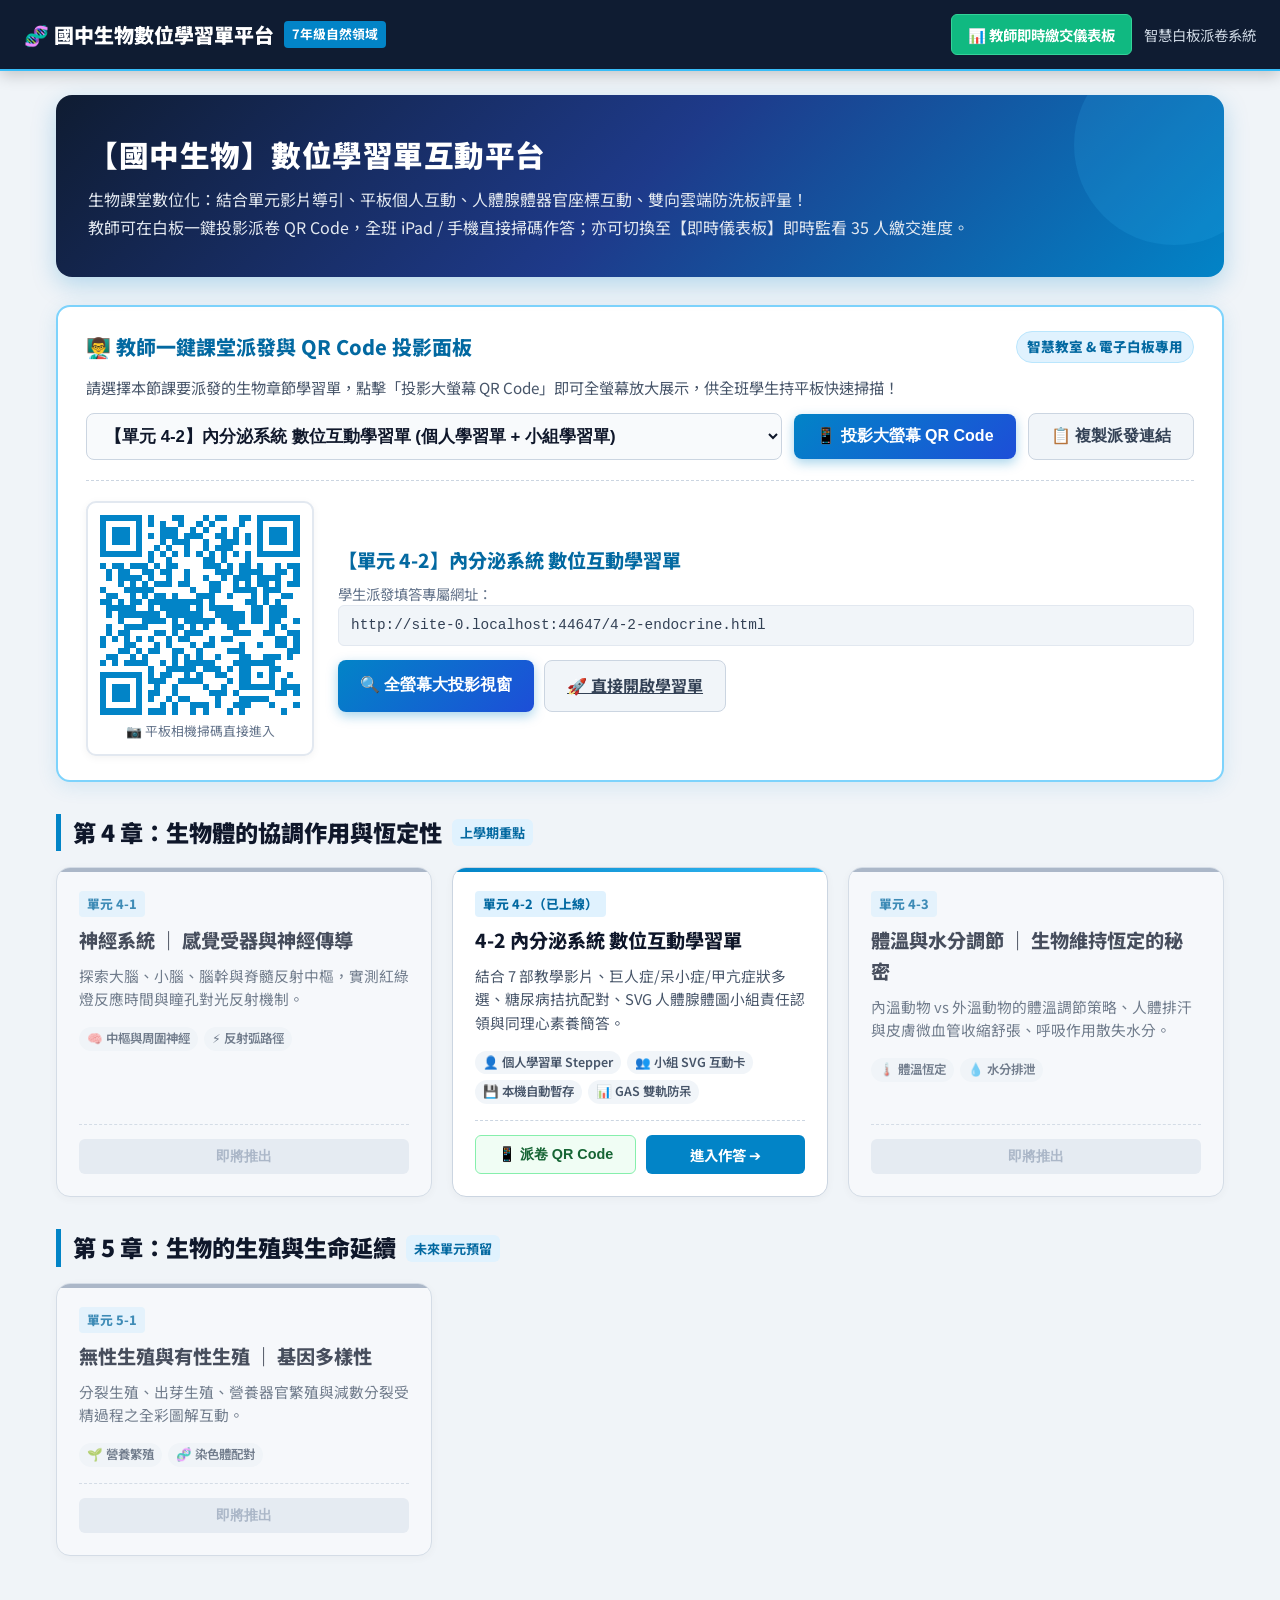
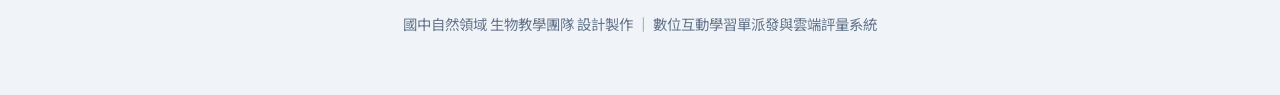
==== index.html @ 6dd37492 "fix: 修復小組任務二與任務三嵌套顯示錯誤、記憶F5模式與子頁籤、精簡命名為個人學習單與小組學習單 (v=2.7)" ====
<!DOCTYPE html>
<html lang="zh-TW">
<head>
  <meta charset="UTF-8">
  <meta name="viewport" content="width=device-width, initial-scale=1.0">
  <title>國中生物 數位互動學習單 派發與總覽大廳</title>
  <link rel="stylesheet" href="assets/css/hub.css?v=2.1">
  <link rel="preconnect" href="https://fonts.googleapis.com">
  <link rel="preconnect" href="https://fonts.gstatic.com" crossorigin>
  <link href="https://fonts.googleapis.com/css2?family=Noto+Sans+TC:wght@400;500;700;900&display=swap" rel="stylesheet">
  <!-- 離線純 JS QR Code 函式庫 -->
  <script src="assets/js/qrcode.min.js"></script>
</head>
<body>

  <!-- 頂部導覽列 (整合教師即時儀表板一鍵入口) -->
  <header class="navbar">
    <a href="index.html" class="navbar-brand">
      <span>🧬 國中生物數位學習單平台</span>
      <span class="navbar-badge">7年級自然領域</span>
    </a>
    <div class="nav-actions">
      <a href="dashboard.html" class="btn-nav" style="background: #10b981; border-color: #34d399; color: #ffffff;">📊 教師即時繳交儀表板</a>
      <span style="font-size: 0.9rem; color: #cbd5e1;">智慧白板派卷系統</span>
    </div>
  </header>

  <div class="container">
    
    <!-- Hero Banner -->
    <div class="hero-banner">
      <h1>【國中生物】數位學習單互動平台</h1>
      <p>
        生物課堂數位化：結合單元影片導引、平板個人互動、人體腺體器官座標互動、雙向雲端防洗板評量！<br>
        教師可在白板一鍵投影派卷 QR Code，全班 iPad / 手機直接掃碼作答；亦可切換至【即時儀表板】即時監看 35 人繳交進度。
      </p>
    </div>

    <!-- 👨‍🏫 教師一鍵課堂派發與 QR Code 產生器面板 -->
    <section class="dispatch-card">
      <div class="dispatch-header">
        <div class="dispatch-title">
          <span>👨‍🏫 教師一鍵課堂派發與 QR Code 投影面板</span>
        </div>
        <span class="dispatch-badge">智慧教室 & 電子白板專用</span>
      </div>
      <p style="color: #475569; font-size: 0.95rem; margin-bottom: 0.8rem;">
        請選擇本節課要派發的生物章節學習單，點擊「投影大螢幕 QR Code」即可全螢幕放大展示，供全班學生持平板快速掃描！
      </p>

      <div class="dispatch-controls">
        <select id="selectDispatchSheet" class="form-control" style="font-weight: 700; font-size: 1.05rem;">
          <option value="4-2-endocrine.html" data-title="【單元 4-2】內分泌系統 數位互動學習單" selected>【單元 4-2】內分泌系統 數位互動學習單 (個人學習單 + 小組學習單)</option>
          <option value="4-1-nervous.html" data-title="【單元 4-1】神經系統 數位互動學習單" disabled>【單元 4-1】神經系統 數位互動學習單 (即將上線)</option>
          <option value="4-3-homeostasis.html" data-title="【單元 4-3】恆定性與體溫 數位互動學習單" disabled>【單元 4-3】恆定性與體溫 數位互動學習單 (即將上線)</option>
          <option value="5-1-reproduction.html" data-title="【單元 5-1】生物的生殖 數位互動學習單" disabled>【單元 5-1】生物的生殖 數位互動學習單 (即將上線)</option>
        </select>

        <button type="button" class="btn-dispatch" onclick="handleGenerateDispatchQR()">
          📱 投影大螢幕 QR Code
        </button>

        <button type="button" class="btn-dispatch btn-dispatch-secondary" onclick="handleCopyDispatchUrl(this)">
          📋 複製派發連結
        </button>
      </div>

      <!-- 頁面內建預覽區 -->
      <div id="dispatchPreviewArea" class="dispatch-preview-area active">
        <div class="qr-box-whiteboard">
          <div id="dispatchQrcode"></div>
          <small style="color: var(--text-muted); font-size: 0.8rem; margin-top: 6px; display: block;">📷 平板相機掃碼直接進入</small>
        </div>
        <div class="dispatch-info">
          <div id="dispatchInfoTitle" class="dispatch-info-title">【單元 4-2】內分泌系統 數位互動學習單</div>
          <p style="font-size: 0.9rem; color: var(--text-muted);">學生派發填答專屬網址：</p>
          <div id="dispatchInfoUrl" class="dispatch-info-url">...</div>
          <div style="display: flex; gap: 0.6rem; flex-wrap: wrap;">
            <button type="button" class="btn-dispatch" onclick="openDispatchModalDirect()">🔍 全螢幕大投影視窗</button>
            <a id="dispatchDirectLink" href="4-2-endocrine.html" target="_blank" class="btn-dispatch btn-dispatch-secondary">🚀 直接開啟學習單</a>
          </div>
        </div>
      </div>
    </section>

    <!-- 章節分類清單 -->
    <!-- 第 4 章：生物體的協調與恆定 -->
    <div class="chapter-heading">
      <span>第 4 章：生物體的協調作用與恆定性</span>
      <span class="chapter-tag">上學期重點</span>
    </div>

    <div class="sheet-grid">
      <!-- 4-1 神經系統 (預告卡) -->
      <div class="sheet-card upcoming">
        <div>
          <span class="sheet-badge">單元 4-1</span>
          <h3 class="sheet-card-title">神經系統 ｜ 感覺受器與神經傳導</h3>
          <p class="sheet-card-desc">探索大腦、小腦、腦幹與脊髓反射中樞，實測紅綠燈反應時間與瞳孔對光反射機制。</p>
          <div class="sheet-meta-tags">
            <span class="meta-pill">🧠 中樞與周圍神經</span>
            <span class="meta-pill">⚡ 反射弧路徑</span>
          </div>
        </div>
        <div class="sheet-card-footer">
          <button type="button" class="btn-card-disabled">即將推出</button>
        </div>
      </div>

      <!-- 4-2 內分泌系統 (正式上線) -->
      <div class="sheet-card">
        <div>
          <span class="sheet-badge">單元 4-2（已上線）</span>
          <h3 class="sheet-card-title">4-2 內分泌系統 數位互動學習單</h3>
          <p class="sheet-card-desc">結合 7 部教學影片、巨人症/呆小症/甲亢症狀多選、糖尿病拮抗配對、SVG 人體腺體圖小組責任認領與同理心素養簡答。</p>
          <div class="sheet-meta-tags">
            <span class="meta-pill">👤 個人學習單 Stepper</span>
            <span class="meta-pill">👥 小組 SVG 互動卡</span>
            <span class="meta-pill">💾 本機自動暫存</span>
            <span class="meta-pill">📊 GAS 雙軌防呆</span>
          </div>
        </div>
        <div class="sheet-card-footer">
          <button type="button" class="btn-card-qr" onclick="showQrModal(getAbsoluteSheetUrl('4-2-endocrine.html'), '【單元 4-2】內分泌系統 數位互動學習單')">
            📱 派卷 QR Code
          </button>
          <a href="4-2-endocrine.html" class="btn-card-action">進入作答 ➔</a>
        </div>
      </div>

      <!-- 4-3 恆定性與體溫 (預告卡) -->
      <div class="sheet-card upcoming">
        <div>
          <span class="sheet-badge">單元 4-3</span>
          <h3 class="sheet-card-title">體溫與水分調節 ｜ 生物維持恆定的秘密</h3>
          <p class="sheet-card-desc">內溫動物 vs 外溫動物的體溫調節策略、人體排汗與皮膚微血管收縮舒張、呼吸作用散失水分。</p>
          <div class="sheet-meta-tags">
            <span class="meta-pill">🌡️ 體溫恆定</span>
            <span class="meta-pill">💧 水分排泄</span>
          </div>
        </div>
        <div class="sheet-card-footer">
          <button type="button" class="btn-card-disabled">即將推出</button>
        </div>
      </div>
    </div>

    <!-- 第 5 章：生物的生殖與遺傳 (預告擴充) -->
    <div class="chapter-heading">
      <span>第 5 章：生物的生殖與生命延續</span>
      <span class="chapter-tag">未來單元預留</span>
    </div>

    <div class="sheet-grid">
      <div class="sheet-card upcoming">
        <div>
          <span class="sheet-badge">單元 5-1</span>
          <h3 class="sheet-card-title">無性生殖與有性生殖 ｜ 基因多樣性</h3>
          <p class="sheet-card-desc">分裂生殖、出芽生殖、營養器官繁殖與減數分裂受精過程之全彩圖解互動。</p>
          <div class="sheet-meta-tags">
            <span class="meta-pill">🌱 營養繁殖</span>
            <span class="meta-pill">🧬 染色體配對</span>
          </div>
        </div>
        <div class="sheet-card-footer">
          <button type="button" class="btn-card-disabled">即將推出</button>
        </div>
      </div>
    </div>

    <!-- 底部版權說明 -->
    <div style="text-align: center; margin-top: 3.5rem; color: var(--text-muted); font-size: 0.9rem;">
      <p>國中自然領域 生物教學團隊 設計製作 ｜ 數位互動學習單派發與雲端評量系統</p>
    </div>

  </div>

  <!-- 引入共用設定與工具函式 (附帶版本號強制作廢舊快取) -->
  <script src="assets/js/common.js?v=2.1"></script>
  <script>
    let currentDispatchTargetUrl = "";
    let currentDispatchTitle = "";

    function updateDispatchInfo() {
      const select = document.getElementById('selectDispatchSheet');
      const selectedOption = select.options[select.selectedIndex];
      const sheetFile = selectedOption.value;
      currentDispatchTitle = selectedOption.getAttribute('data-title');
      currentDispatchTargetUrl = getAbsoluteSheetUrl(sheetFile);

      document.getElementById('dispatchInfoTitle').textContent = currentDispatchTitle;
      document.getElementById('dispatchInfoUrl').textContent = currentDispatchTargetUrl;
      document.getElementById('dispatchDirectLink').href = sheetFile;

      // 生成 inline 預覽 QR Code
      const qrContainer = document.getElementById('dispatchQrcode');
      qrContainer.innerHTML = '';
      if (typeof QRCode !== 'undefined') {
        new QRCode(qrContainer, {
          text: currentDispatchTargetUrl,
          width: 200,
          height: 200,
          colorDark: "#0284c7",
          colorLight: "#FFFFFF",
          correctLevel: QRCode.CorrectLevel.M
        });
      } else {
        const img = document.createElement('img');
        img.src = 'https://api.qrserver.com/v1/create-qr-code/?size=200x200&color=0284c7&data=' + encodeURIComponent(currentDispatchTargetUrl);
        img.alt = 'QR Code';
        qrContainer.appendChild(img);
      }
    }

    function handleGenerateDispatchQR() {
      updateDispatchInfo();
      openDispatchModalDirect();
    }

    function openDispatchModalDirect() {
      updateDispatchInfo();
      showQrModal(currentDispatchTargetUrl, currentDispatchTitle);
    }

    function handleCopyDispatchUrl(btn) {
      updateDispatchInfo();
      copyToClipboard(currentDispatchTargetUrl, btn);
    }

    document.addEventListener('DOMContentLoaded', () => {
      document.getElementById('selectDispatchSheet').addEventListener('change', () => {
        updateDispatchInfo();
      });
      // 預設準備好 4-2 學習單
      updateDispatchInfo();
    });
  </script>
</body>
</html>
---- assets/css/hub.css ----
/* ==========================================================================
   國中生物數位學習單總覽與白板派發大廳 (hub.css)
   視覺規範：科技藍調大廳風格 (Tech Blue Hall)，承襲行動方程式設計哲學
   ========================================================================== */

:root {
  --primary: #0284c7;
  --primary-dark: #0369a1;
  --primary-deep: #0f1c32;
  --secondary: #1d4ed8;
  --bg-color: #f0f4f8;
  --card-bg: #ffffff;
  --text-main: #0f172a;
  --text-muted: #64748b;
  --border-color: #cbd5e1;
  --accent-cyan: #38bdf8;
  --accent-green: #10b981;
}

* {
  box-sizing: border-box;
  margin: 0;
  padding: 0;
}

body {
  font-family: 'Noto Sans TC', system-ui, -apple-system, sans-serif;
  background-color: var(--bg-color);
  color: var(--text-main);
  line-height: 1.6;
  min-height: 100vh;
}

/* 導覽列 */
.navbar {
  background: var(--primary-deep);
  color: #ffffff;
  padding: 14px 24px;
  display: flex;
  justify-content: space-between;
  align-items: center;
  border-bottom: 2px solid var(--accent-cyan);
  box-shadow: 0 4px 15px rgba(0, 0, 0, 0.2);
}

.navbar-brand {
  font-size: 1.25rem;
  font-weight: 900;
  color: #ffffff;
  text-decoration: none;
  display: flex;
  align-items: center;
  gap: 10px;
}

.navbar-badge {
  font-size: 0.8rem;
  background: var(--primary);
  color: #ffffff;
  padding: 3px 8px;
  border-radius: 4px;
  font-weight: 700;
}

.nav-actions {
  display: flex;
  align-items: center;
  gap: 12px;
}

.btn-nav {
  padding: 8px 16px;
  border-radius: 6px;
  font-size: 0.9rem;
  font-weight: 700;
  text-decoration: none;
  border: 1px solid transparent;
  transition: all 0.2s;
  cursor: pointer;
}

/* 容器與 Hero Banner */
.container {
  max-width: 1200px;
  margin: 0 auto;
  padding: 24px 16px 60px;
}

.hero-banner {
  background: linear-gradient(135deg, #0f1c32 0%, #1e3a8a 50%, #0284c7 100%);
  color: #ffffff;
  padding: 36px 32px;
  border-radius: 16px;
  margin-bottom: 28px;
  box-shadow: 0 8px 24px rgba(2, 132, 199, 0.25);
  position: relative;
  overflow: hidden;
}

.hero-banner::after {
  content: '';
  position: absolute;
  top: -50px;
  right: -50px;
  width: 200px;
  height: 200px;
  background: rgba(56, 189, 248, 0.15);
  border-radius: 50%;
  pointer-events: none;
}

.hero-banner h1 {
  font-size: 1.85rem;
  font-weight: 900;
  margin-bottom: 8px;
  letter-spacing: 0.5px;
}

.hero-banner p {
  font-size: 1rem;
  color: #e2e8f0;
  line-height: 1.7;
}

/* 👨‍🏫 教師一鍵課堂派發與 QR Code 投影面板 */
.dispatch-card {
  background: var(--card-bg);
  border: 2px solid #7dd3fc;
  border-radius: 14px;
  padding: 24px 28px;
  margin-bottom: 32px;
  box-shadow: 0 4px 20px rgba(2, 132, 199, 0.12);
}

.dispatch-header {
  display: flex;
  justify-content: space-between;
  align-items: center;
  flex-wrap: wrap;
  gap: 10px;
  margin-bottom: 12px;
}

.dispatch-title {
  font-size: 1.25rem;
  font-weight: 800;
  color: var(--primary-dark);
  display: flex;
  align-items: center;
  gap: 8px;
}

.dispatch-badge {
  background: #e0f2fe;
  color: #0369a1;
  font-size: 0.85rem;
  font-weight: 800;
  padding: 4px 10px;
  border-radius: 20px;
  border: 1px solid #bae6fd;
}

.dispatch-controls {
  display: flex;
  gap: 12px;
  align-items: center;
  flex-wrap: wrap;
  margin-top: 14px;
}

.form-control {
  flex: 1 1 280px;
  padding: 12px 14px;
  font-size: 1rem;
  border: 1.5px solid var(--border-color);
  border-radius: 8px;
  background: #f8fafc;
  outline: none;
  color: var(--text-main);
  transition: all 0.2s;
}

.form-control:focus {
  border-color: var(--primary);
  background: #ffffff;
  box-shadow: 0 0 0 3px rgba(2, 132, 199, 0.2);
}

.btn-dispatch {
  padding: 12px 22px;
  font-size: 1rem;
  font-weight: 700;
  border-radius: 8px;
  border: none;
  background: linear-gradient(135deg, #0284c7, #1d4ed8);
  color: #ffffff;
  cursor: pointer;
  transition: all 0.2s;
  box-shadow: 0 4px 12px rgba(2, 132, 199, 0.35);
  display: inline-flex;
  align-items: center;
  gap: 6px;
  white-space: nowrap;
}

.btn-dispatch:hover {
  transform: translateY(-2px);
  box-shadow: 0 6px 16px rgba(2, 132, 199, 0.45);
}

.btn-dispatch-secondary {
  background: #f1f5f9;
  color: #334155;
  border: 1.5px solid #cbd5e1;
  box-shadow: none;
}

.btn-dispatch-secondary:hover {
  background: #e2e8f0;
  color: #0f172a;
}

/* 預覽區塊 */
.dispatch-preview-area {
  display: none;
  margin-top: 20px;
  padding-top: 20px;
  border-top: 1px dashed var(--border-color);
  gap: 24px;
  align-items: center;
}

.dispatch-preview-area.active {
  display: flex;
  flex-wrap: wrap;
}

.qr-box-whiteboard {
  background: #ffffff;
  border: 2px solid #e2e8f0;
  border-radius: 10px;
  padding: 12px;
  text-align: center;
  box-shadow: 0 2px 8px rgba(0, 0, 0, 0.05);
}

.dispatch-info {
  flex: 1 1 300px;
}

.dispatch-info-title {
  font-size: 1.2rem;
  font-weight: 800;
  color: var(--primary-dark);
  margin-bottom: 6px;
}

.dispatch-info-url {
  font-family: monospace;
  font-size: 0.9rem;
  background: #f1f5f9;
  padding: 8px 12px;
  border-radius: 6px;
  word-break: break-all;
  color: #334155;
  margin-bottom: 14px;
  border: 1px solid #e2e8f0;
}

/* 章節分類標題 */
.chapter-heading {
  font-size: 1.45rem;
  font-weight: 900;
  color: #0f172a;
  margin: 32px 0 16px;
  display: flex;
  align-items: center;
  gap: 10px;
  border-left: 5px solid var(--primary);
  padding-left: 12px;
}

.chapter-tag {
  font-size: 0.82rem;
  background: #e0f2fe;
  color: var(--primary-dark);
  padding: 3px 8px;
  border-radius: 6px;
  font-weight: 700;
}

/* 學習單網格卡片 */
.sheet-grid {
  display: grid;
  grid-template-columns: repeat(auto-fill, minmax(320px, 1fr));
  gap: 20px;
}

.sheet-card {
  background: var(--card-bg);
  border: 1.5px solid var(--border-color);
  border-radius: 14px;
  padding: 22px;
  display: flex;
  flex-direction: column;
  justify-content: space-between;
  box-shadow: 0 2px 8px rgba(0, 0, 0, 0.04);
  transition: all 0.25s ease;
  position: relative;
  overflow: hidden;
}

.sheet-card::before {
  content: '';
  position: absolute;
  top: 0;
  left: 0;
  right: 0;
  height: 4px;
  background: linear-gradient(90deg, #0284c7, #38bdf8);
}

.sheet-card:hover {
  transform: translateY(-4px);
  box-shadow: 0 8px 24px rgba(2, 132, 199, 0.18);
  border-color: #7dd3fc;
}

.sheet-card.upcoming {
  opacity: 0.75;
  background: #f8fafc;
}

.sheet-card.upcoming::before {
  background: #94a3b8;
}

.sheet-badge {
  display: inline-block;
  font-size: 0.8rem;
  font-weight: 800;
  color: #0369a1;
  background: #e0f2fe;
  padding: 3px 8px;
  border-radius: 4px;
  margin-bottom: 8px;
}

.sheet-card-title {
  font-size: 1.2rem;
  font-weight: 800;
  color: #0f172a;
  margin-bottom: 8px;
}

.sheet-card-desc {
  font-size: 0.92rem;
  color: #475569;
  line-height: 1.6;
  margin-bottom: 16px;
}

.sheet-meta-tags {
  display: flex;
  gap: 6px;
  flex-wrap: wrap;
  margin-bottom: 16px;
}

.meta-pill {
  font-size: 0.78rem;
  font-weight: 600;
  background: #f1f5f9;
  color: #475569;
  padding: 2px 8px;
  border-radius: 12px;
}

.sheet-card-footer {
  display: flex;
  gap: 10px;
  margin-top: auto;
  padding-top: 14px;
  border-top: 1px dashed var(--border-color);
}

.btn-card-qr {
  flex: 1;
  padding: 8px 12px;
  font-size: 0.9rem;
  font-weight: 700;
  background: #f0fdf4;
  color: #166534;
  border: 1px solid #86efac;
  border-radius: 6px;
  cursor: pointer;
  transition: all 0.2s;
  display: flex;
  align-items: center;
  justify-content: center;
  gap: 4px;
}

.btn-card-qr:hover {
  background: #dcfce7;
}

.btn-card-action {
  flex: 1;
  padding: 8px 12px;
  font-size: 0.9rem;
  font-weight: 700;
  background: var(--primary);
  color: #ffffff;
  border-radius: 6px;
  text-decoration: none;
  text-align: center;
  transition: all 0.2s;
  display: flex;
  align-items: center;
  justify-content: center;
}

.btn-card-action:hover {
  background: var(--primary-dark);
}

.btn-card-disabled {
  flex: 1;
  padding: 8px 12px;
  font-size: 0.9rem;
  font-weight: 600;
  background: #e2e8f0;
  color: #94a3b8;
  border-radius: 6px;
  text-align: center;
  border: none;
  cursor: not-allowed;
}

/* ================= 白板全螢幕 QR Code 投影彈窗 ================= */
.wb-modal-overlay {
  position: fixed;
  top: 0;
  left: 0;
  right: 0;
  bottom: 0;
  background: rgba(15, 28, 50, 0.92);
  backdrop-filter: blur(8px);
  -webkit-backdrop-filter: blur(8px);
  z-index: 1000;
  display: none;
  align-items: center;
  justify-content: center;
  padding: 20px;
}

.wb-modal-overlay.active {
  display: flex;
}

.wb-modal-card {
  background: #ffffff;
  width: 100%;
  max-width: 600px;
  border-radius: 20px;
  box-shadow: 0 25px 50px -12px rgba(0, 0, 0, 0.5);
  border: 3px solid #38bdf8;
  padding: 32px 36px;
  text-align: center;
  animation: wbPop 0.25s ease-out;
  position: relative;
}

@keyframes wbPop {
  from { transform: scale(0.92); opacity: 0; }
  to { transform: scale(1); opacity: 1; }
}

.wb-modal-header {
  margin-bottom: 20px;
}

.wb-badge {
  display: inline-block;
  font-size: 0.85rem;
  font-weight: 800;
  background: #e0f2fe;
  color: #0369a1;
  padding: 4px 12px;
  border-radius: 20px;
  margin-bottom: 8px;
}

.wb-title {
  font-size: 1.55rem;
  font-weight: 900;
  color: #0f172a;
}

.wb-close-btn {
  position: absolute;
  top: 18px;
  right: 18px;
  background: #f1f5f9;
  border: none;
  width: 36px;
  height: 36px;
  border-radius: 50%;
  font-size: 1.1rem;
  cursor: pointer;
  color: #64748b;
  display: flex;
  align-items: center;
  justify-content: center;
  transition: all 0.2s;
}

.wb-close-btn:hover {
  background: #e2e8f0;
  color: #0f172a;
}

.wb-qr-frame {
  background: #ffffff;
  padding: 16px;
  border: 3px solid #0284c7;
  border-radius: 16px;
  display: inline-block;
  margin-bottom: 16px;
  box-shadow: 0 8px 20px rgba(2, 132, 199, 0.2);
}

.wb-qr-frame img, .wb-qr-frame canvas {
  display: block;
  margin: 0 auto;
}

.wb-instruction {
  margin-bottom: 20px;
}

.wb-tip-main {
  font-size: 1.1rem;
  font-weight: 800;
  color: #1e3a8a;
  margin-bottom: 8px;
}

.wb-url-box {
  font-family: monospace;
  font-size: 0.88rem;
  background: #f8fafc;
  padding: 8px 12px;
  border-radius: 6px;
  border: 1px solid #e2e8f0;
  color: #475569;
  word-break: break-all;
}

.wb-modal-footer {
  display: flex;
  gap: 10px;
  justify-content: center;
  flex-wrap: wrap;
}

.btn-wb-copy {
  padding: 10px 18px;
  background: #f1f5f9;
  color: #334155;
  border: 1.5px solid #cbd5e1;
  border-radius: 8px;
  font-weight: 700;
  cursor: pointer;
}

.btn-wb-enter {
  padding: 10px 20px;
  background: var(--primary);
  color: #ffffff;
  border: none;
  border-radius: 8px;
  font-weight: 700;
  cursor: pointer;
}

.btn-wb-close {
  padding: 10px 18px;
  background: #fee2e2;
  color: #991b1b;
  border: 1px solid #fca5a5;
  border-radius: 8px;
  font-weight: 700;
  cursor: pointer;
}
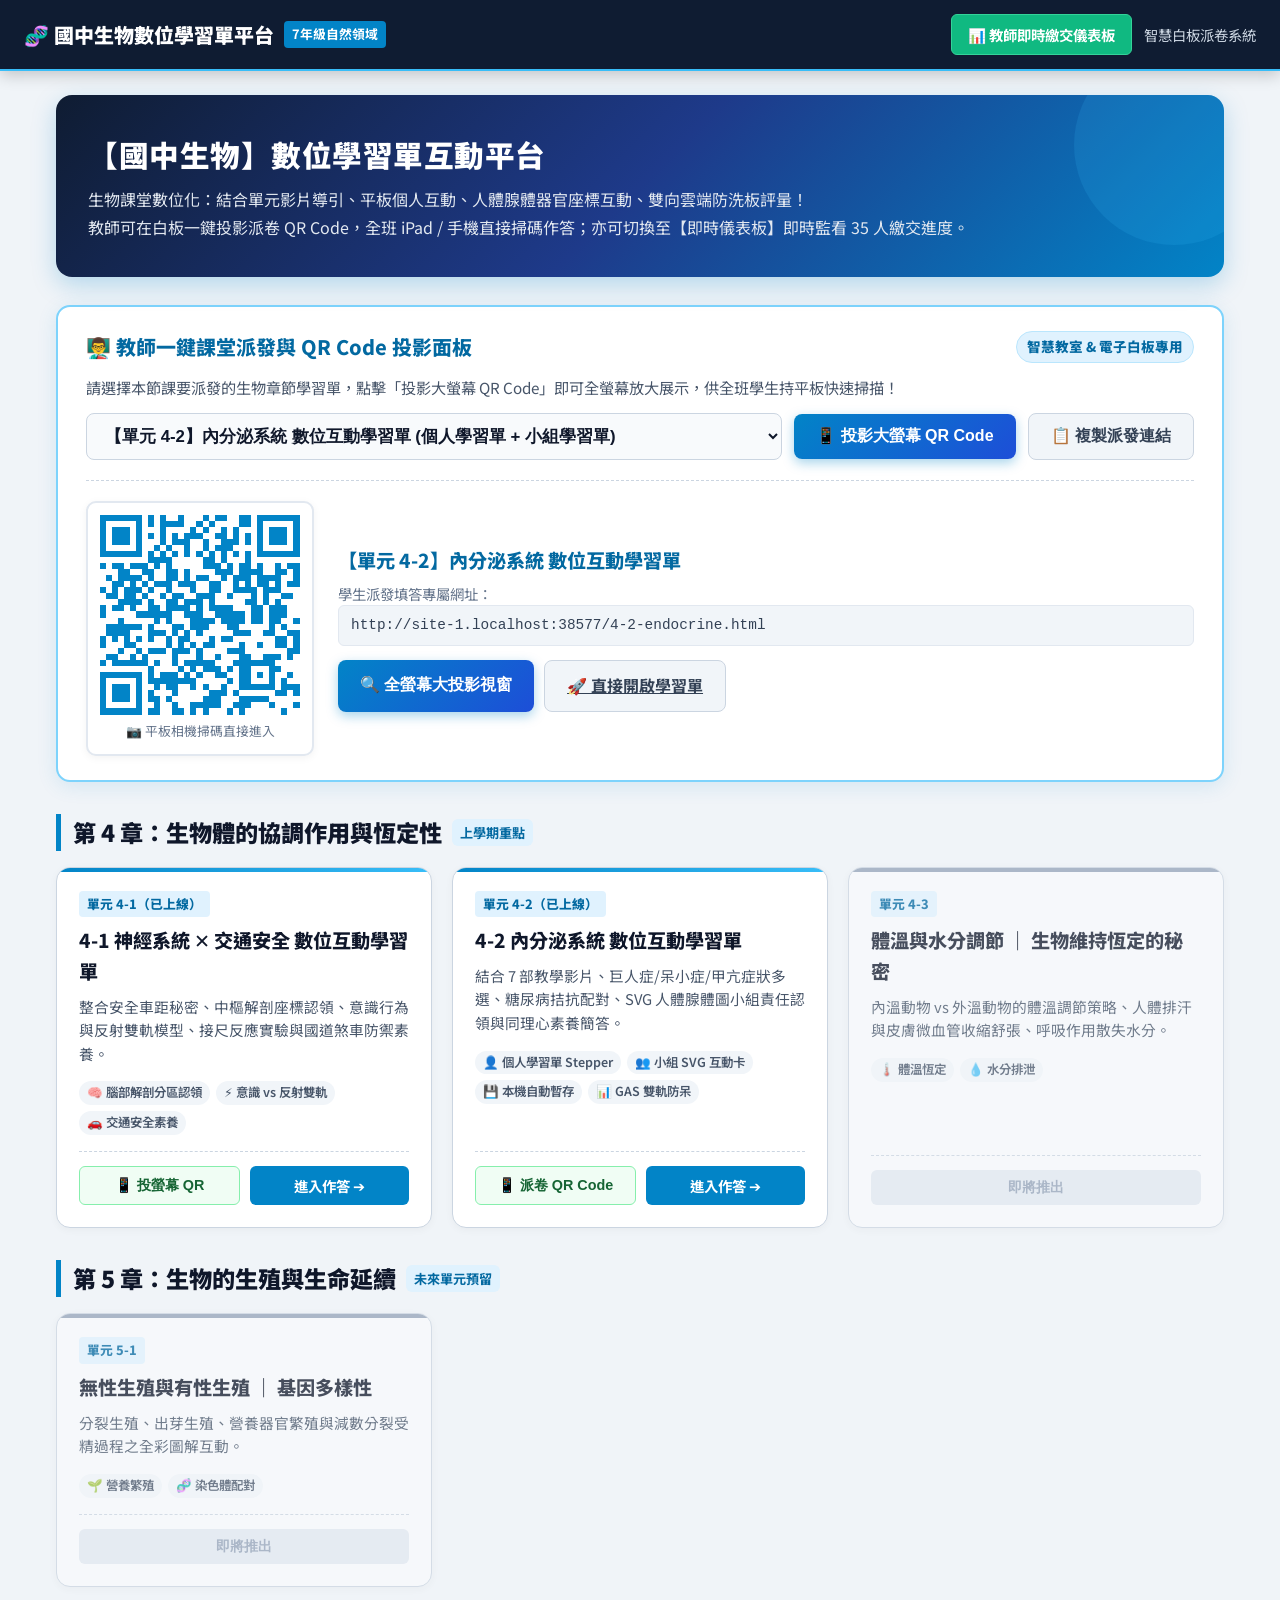
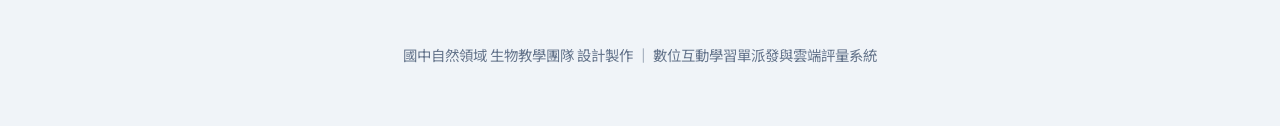
==== commit 5c6033a0: "feat: 新增【單元 4-1】神經系統 ✕ 交通安全 數位互動學習單，整合大廳派卷與即時評分 (v=3.0)" ====
--- a/index.html
+++ b/index.html
@@ -51,7 +51,7 @@
       <div class="dispatch-controls">
         <select id="selectDispatchSheet" class="form-control" style="font-weight: 700; font-size: 1.05rem;">
           <option value="4-2-endocrine.html" data-title="【單元 4-2】內分泌系統 數位互動學習單" selected>【單元 4-2】內分泌系統 數位互動學習單 (個人學習單 + 小組學習單)</option>
-          <option value="4-1-nervous.html" data-title="【單元 4-1】神經系統 數位互動學習單" disabled>【單元 4-1】神經系統 數位互動學習單 (即將上線)</option>
+          <option value="4-1-nervous.html" data-title="【單元 4-1】神經系統 ✕ 交通安全 數位互動學習單">【單元 4-1】神經系統 ✕ 交通安全 數位互動學習單 (個人學習單 + 小組學習單)</option>
           <option value="4-3-homeostasis.html" data-title="【單元 4-3】恆定性與體溫 數位互動學習單" disabled>【單元 4-3】恆定性與體溫 數位互動學習單 (即將上線)</option>
           <option value="5-1-reproduction.html" data-title="【單元 5-1】生物的生殖 數位互動學習單" disabled>【單元 5-1】生物的生殖 數位互動學習單 (即將上線)</option>
         </select>
@@ -91,19 +91,23 @@
     </div>
 
     <div class="sheet-grid">
-      <!-- 4-1 神經系統 (預告卡) -->
-      <div class="sheet-card upcoming">
-        <div>
-          <span class="sheet-badge">單元 4-1</span>
-          <h3 class="sheet-card-title">神經系統 ｜ 感覺受器與神經傳導</h3>
-          <p class="sheet-card-desc">探索大腦、小腦、腦幹與脊髓反射中樞，實測紅綠燈反應時間與瞳孔對光反射機制。</p>
-          <div class="sheet-meta-tags">
-            <span class="meta-pill">🧠 中樞與周圍神經</span>
-            <span class="meta-pill">⚡ 反射弧路徑</span>
-          </div>
-        </div>
-        <div class="sheet-card-footer">
-          <button type="button" class="btn-card-disabled">即將推出</button>
+      <!-- 4-1 神經系統 (正式上線) -->
+      <div class="sheet-card">
+        <div>
+          <span class="sheet-badge">單元 4-1（已上線）</span>
+          <h3 class="sheet-card-title">4-1 神經系統 ✕ 交通安全 數位互動學習單</h3>
+          <p class="sheet-card-desc">整合安全車距秘密、中樞解剖座標認領、意識行為與反射雙軌模型、接尺反應實驗與國道煞車防禦素養。</p>
+          <div class="sheet-meta-tags">
+            <span class="meta-pill">🧠 腦部解剖分區認領</span>
+            <span class="meta-pill">⚡ 意識 vs 反射雙軌</span>
+            <span class="meta-pill">🚗 交通安全素養</span>
+          </div>
+        </div>
+        <div class="sheet-card-footer">
+          <button type="button" class="btn-card-qr" onclick="showQrModal(getAbsoluteSheetUrl('4-1-nervous.html'), '【單元 4-1】神經系統 ✕ 交通安全 數位互動學習單')">
+            📱 投螢幕 QR
+          </button>
+          <a href="4-1-nervous.html" class="btn-card-action">進入作答 ➔</a>
         </div>
       </div>
 
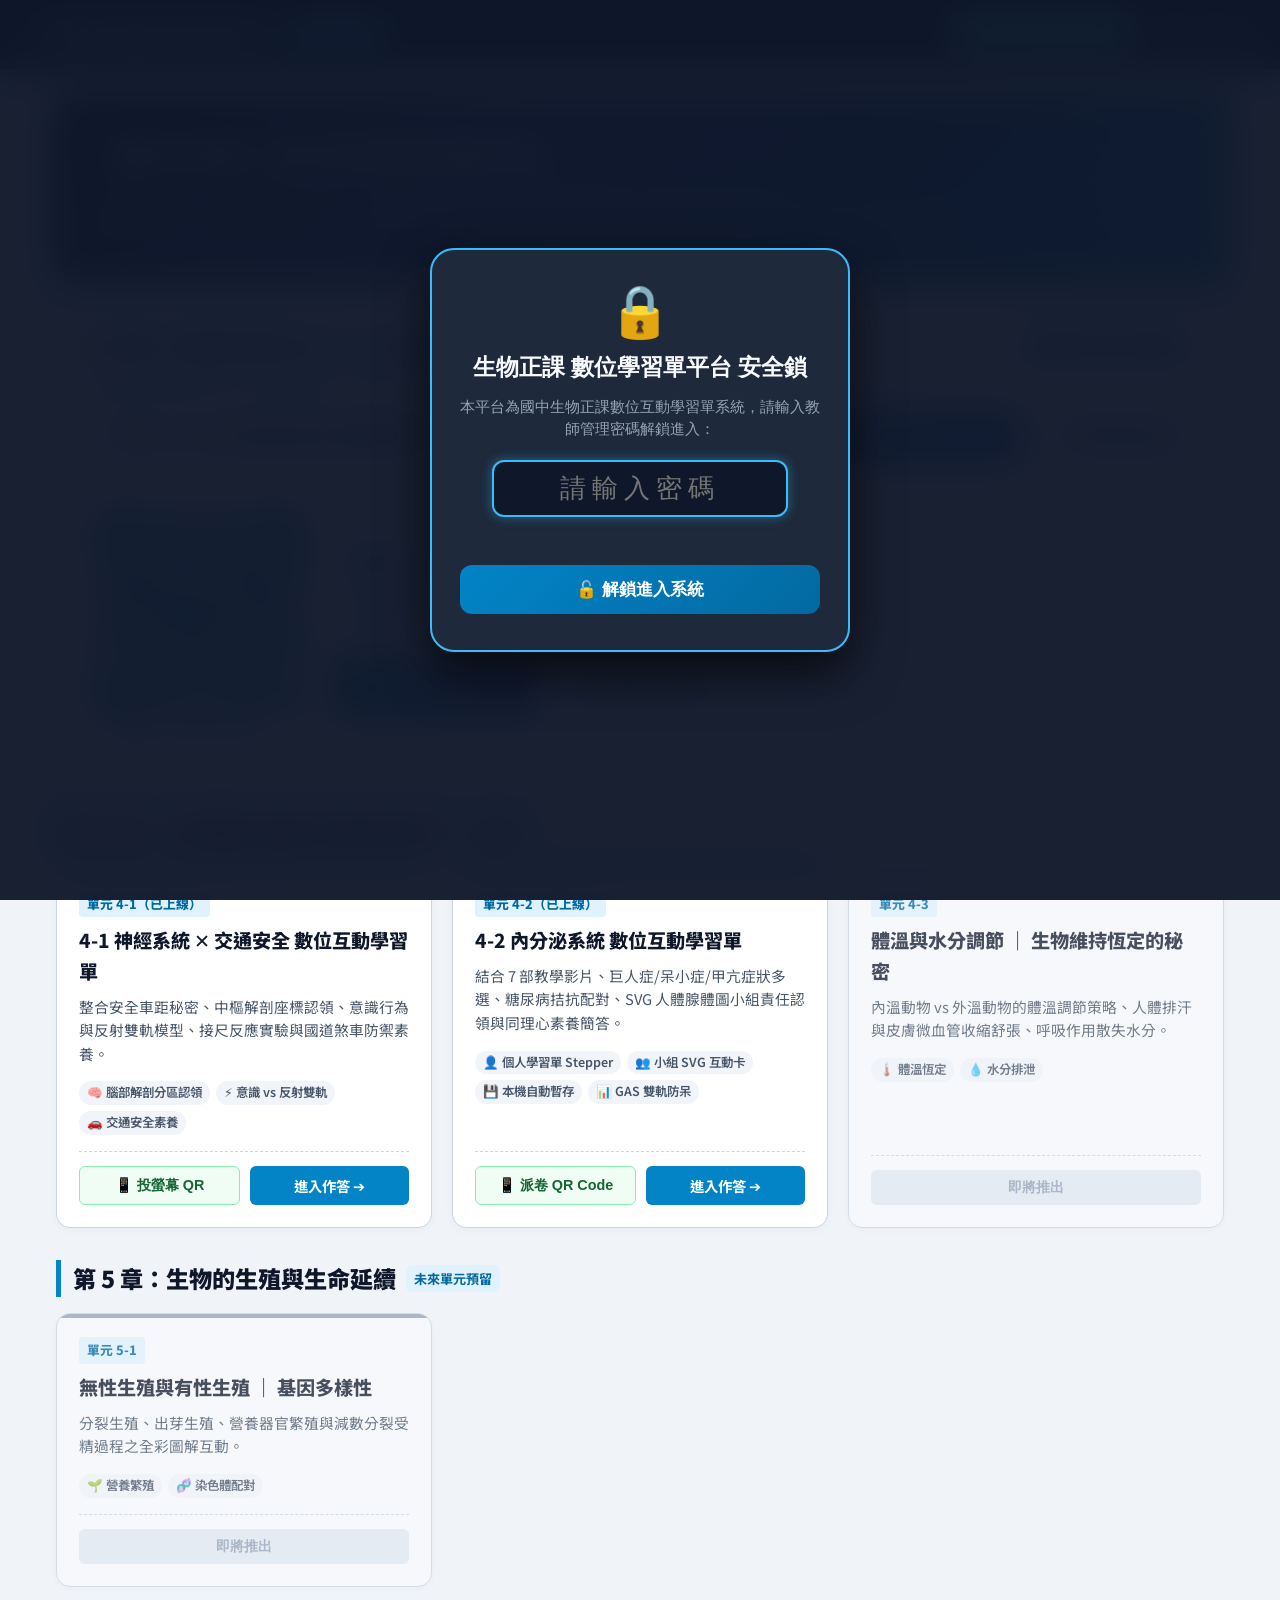
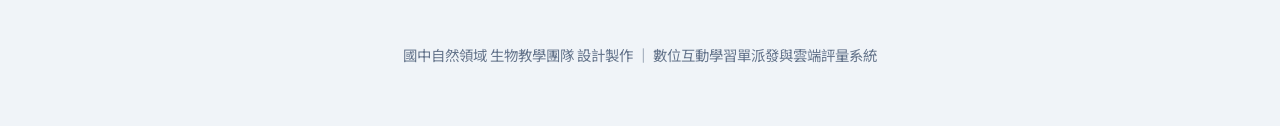
==== commit 0dd2ec90: "security: Add full-screen PIN gatekeeper (8088)" ====
--- a/index.html
+++ b/index.html
@@ -10,6 +10,99 @@
   <link href="https://fonts.googleapis.com/css2?family=Noto+Sans+TC:wght@400;500;700;900&display=swap" rel="stylesheet">
   <!-- 離線純 JS QR Code 函式庫 -->
   <script src="assets/js/qrcode.min.js"></script>
+
+<style id="pinGatekeeperStyle">
+/* 🔒 教師安全防護 PIN 密碼鎖樣式 */
+.pin-modal-overlay {
+  position: fixed !important;
+  top: 0 !important; left: 0 !important; right: 0 !important; bottom: 0 !important;
+  background: rgba(15, 23, 42, 0.96) !important;
+  backdrop-filter: blur(16px) !important;
+  display: flex !important;
+  justify-content: center !important;
+  align-items: center !important;
+  z-index: 9999999 !important;
+}
+.pin-modal-overlay.hidden {
+  display: none !important;
+}
+.pin-modal-card {
+  background: #1e293b !important;
+  border: 2px solid #38bdf8 !important;
+  border-radius: 24px !important;
+  padding: 36px 28px !important;
+  text-align: center !important;
+  max-width: 420px !important;
+  width: 90% !important;
+  box-shadow: 0 20px 50px rgba(0, 0, 0, 0.7) !important;
+  animation: pinPopIn 0.3s cubic-bezier(0.16, 1, 0.3, 1) !important;
+  font-family: -apple-system, BlinkMacSystemFont, "Segoe UI", Roboto, "Microsoft JhengHei", sans-serif !important;
+}
+@keyframes pinPopIn {
+  from { opacity: 0; transform: scale(0.92); }
+  to { opacity: 1; transform: scale(1); }
+}
+.pin-icon {
+  font-size: 3.2rem !important;
+  margin-bottom: 12px !important;
+  line-height: 1 !important;
+}
+.pin-modal-card h2 {
+  font-size: 1.45rem !important;
+  color: #f8fafc !important;
+  margin: 0 0 10px 0 !important;
+  font-weight: 800 !important;
+}
+.pin-modal-card p {
+  color: #94a3b8 !important;
+  font-size: 0.92rem !important;
+  margin-bottom: 20px !important;
+  line-height: 1.5 !important;
+}
+.pin-modal-card input {
+  width: 82% !important;
+  padding: 12px !important;
+  font-size: 1.6rem !important;
+  text-align: center !important;
+  letter-spacing: 6px !important;
+  background: #0f172a !important;
+  border: 2px solid #334155 !important;
+  border-radius: 12px !important;
+  color: #38bdf8 !important;
+  margin-bottom: 12px !important;
+  outline: none !important;
+  box-sizing: border-box !important;
+}
+.pin-modal-card input:focus {
+  border-color: #38bdf8 !important;
+  box-shadow: 0 0 12px rgba(56, 189, 248, 0.4) !important;
+}
+.pin-error-text {
+  color: #f87171 !important;
+  font-size: 0.88rem !important;
+  font-weight: 700 !important;
+  min-height: 22px !important;
+  margin-bottom: 14px !important;
+}
+.btn-pin-submit {
+  width: 100% !important;
+  padding: 13px !important;
+  background: linear-gradient(135deg, #0284c7, #0369a1) !important;
+  color: white !important;
+  border: none !important;
+  border-radius: 12px !important;
+  font-weight: 800 !important;
+  font-size: 1.05rem !important;
+  cursor: pointer !important;
+  transition: opacity 0.2s, transform 0.1s !important;
+  box-sizing: border-box !important;
+}
+.btn-pin-submit:hover {
+  opacity: 0.95 !important;
+  transform: translateY(-1px) !important;
+}
+</style>
+
 </head>
 <body>
 
@@ -239,5 +332,87 @@
       updateDispatchInfo();
     });
   </script>
+
+<!-- 🔒 教師安全防護 PIN 密碼解鎖 Modal -->
+<div id="pinLockModal" class="pin-modal-overlay">
+  <div class="pin-modal-card">
+    <div class="pin-icon">🔒</div>
+    <h2>生物正課 數位學習單平台 安全鎖</h2>
+    <p>本平台為國中生物正課數位互動學習單系統，請輸入教師管理密碼解鎖進入：</p>
+    <input type="password" id="pinInput" placeholder="請輸入密碼" maxlength="10" autocomplete="off">
+    <div id="pinErrorMsg" class="pin-error-text"></div>
+    <button id="btnSubmitPin" class="btn-pin-submit">🔓 解鎖進入系統</button>
+  </div>
+</div>
+
+
+<script>
+// ==================== 🔒 教師安全驗證門禁系統 (預設8088，無洩漏) ====================
+(function initGlobalHallGatekeeper() {
+  const SESSION_AUTH_KEY = 'bio_teacher_auth_passed';
+  const PIN_KEY = 'teacher_global_pin';
+  const DEFAULT_PIN = '8088';
+
+  function isAuthed() {
+    return sessionStorage.getItem(SESSION_AUTH_KEY) === 'true';
+  }
+
+  function setAuthed() {
+    sessionStorage.setItem(SESSION_AUTH_KEY, 'true');
+  }
+
+  function setup() {
+    const modal = document.getElementById('pinLockModal');
+    const pinInput = document.getElementById('pinInput');
+    const btnSubmit = document.getElementById('btnSubmitPin');
+    const errMsg = document.getElementById('pinErrorMsg');
+
+    if (!modal) return;
+
+    if (isAuthed()) {
+      modal.classList.add('hidden');
+      document.body.style.overflow = 'auto';
+      return;
+    }
+
+    // 未驗證：強制鎖定畫面
+    modal.classList.remove('hidden');
+    document.body.style.overflow = 'hidden';
+    if (pinInput) setTimeout(() => pinInput.focus(), 200);
+
+    function verifyPin() {
+      const entered = (pinInput ? pinInput.value.trim() : '');
+      const validPin = localStorage.getItem(PIN_KEY) || DEFAULT_PIN;
+      if (entered === validPin) {
+        setAuthed();
+        modal.classList.add('hidden');
+        document.body.style.overflow = 'auto';
+        if (pinInput) pinInput.value = '';
+        if (errMsg) errMsg.textContent = '';
+      } else {
+        if (errMsg) errMsg.textContent = '❌ 密碼不正確，請重新輸入！';
+        if (pinInput) {
+          pinInput.value = '';
+          pinInput.focus();
+        }
+      }
+    }
+
+    if (btnSubmit) btnSubmit.onclick = verifyPin;
+    if (pinInput) {
+      pinInput.onkeydown = (e) => {
+        if (e.key === 'Enter') verifyPin();
+      };
+    }
+  }
+
+  if (document.readyState === 'loading') {
+    document.addEventListener('DOMContentLoaded', setup);
+  } else {
+    setup();
+  }
+})();
+</script>
+
 </body>
 </html>
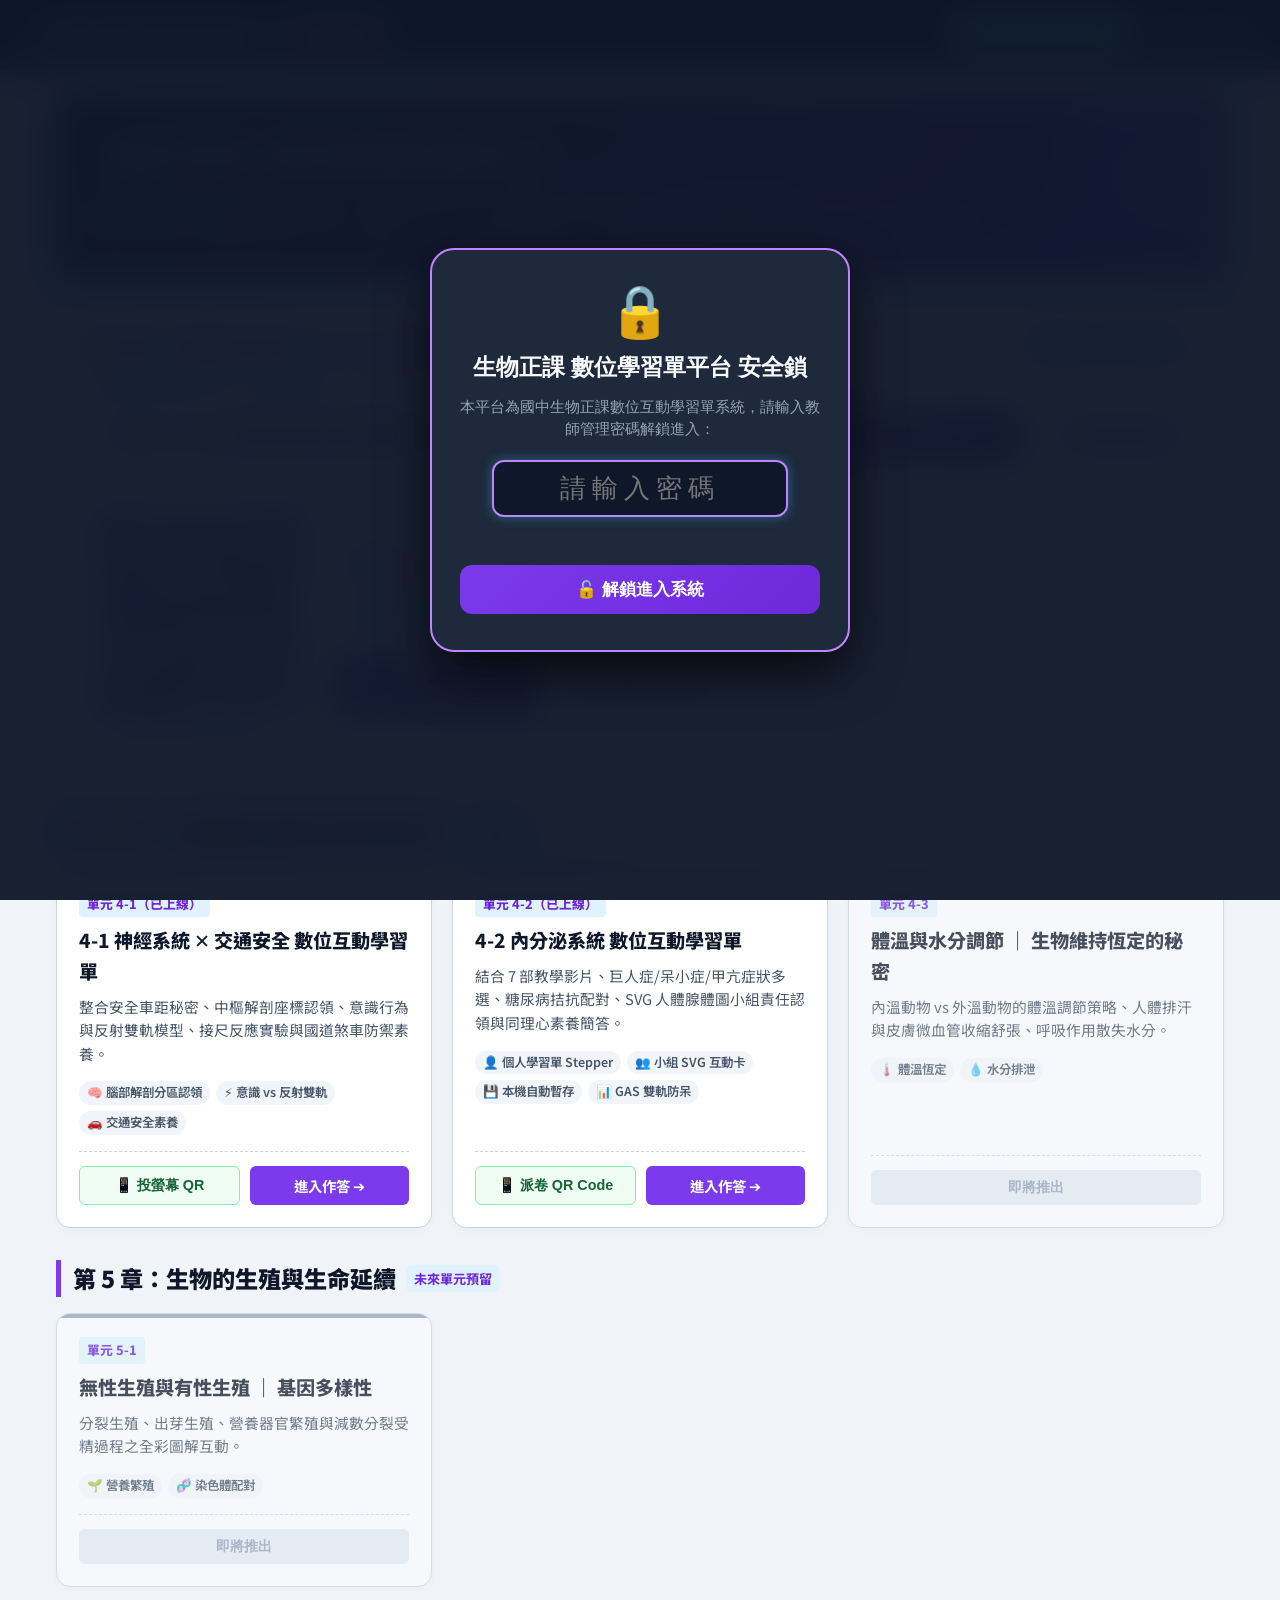
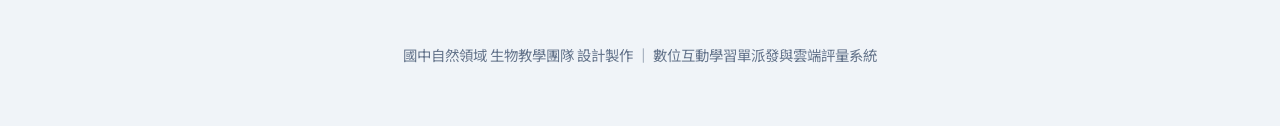
==== commit 8fdce5c8: "feat: 全局統一改為紫調薰衣草 (Google 紫色盤) 主題色系，全大廳與單元全面一致 (v=4.0)" ====
--- a/index.html
+++ b/index.html
@@ -28,7 +28,7 @@
 }
 .pin-modal-card {
   background: #1e293b !important;
-  border: 2px solid #38bdf8 !important;
+  border: 2px solid #c084fc !important;
   border-radius: 24px !important;
   padding: 36px 28px !important;
   text-align: center !important;
@@ -68,13 +68,13 @@
   background: #0f172a !important;
   border: 2px solid #334155 !important;
   border-radius: 12px !important;
-  color: #38bdf8 !important;
+  color: #c084fc !important;
   margin-bottom: 12px !important;
   outline: none !important;
   box-sizing: border-box !important;
 }
 .pin-modal-card input:focus {
-  border-color: #38bdf8 !important;
+  border-color: #c084fc !important;
   box-shadow: 0 0 12px rgba(56, 189, 248, 0.4) !important;
 }
 .pin-error-text {
@@ -87,7 +87,7 @@
 .btn-pin-submit {
   width: 100% !important;
   padding: 13px !important;
-  background: linear-gradient(135deg, #0284c7, #0369a1) !important;
+  background: linear-gradient(135deg, #7c3aed, #6d28d9) !important;
   color: white !important;
   border: none !important;
   border-radius: 12px !important;
@@ -297,7 +297,7 @@
           text: currentDispatchTargetUrl,
           width: 200,
           height: 200,
-          colorDark: "#0284c7",
+          colorDark: "#7c3aed",
           colorLight: "#FFFFFF",
           correctLevel: QRCode.CorrectLevel.M
         });
--- a/assets/css/hub.css
+++ b/assets/css/hub.css
@@ -4,16 +4,16 @@
    ========================================================================== */
 
 :root {
-  --primary: #0284c7;
-  --primary-dark: #0369a1;
+  --primary: #7c3aed;
+  --primary-dark: #6d28d9;
   --primary-deep: #0f1c32;
-  --secondary: #1d4ed8;
+  --secondary: #5b21b6;
   --bg-color: #f0f4f8;
   --card-bg: #ffffff;
   --text-main: #0f172a;
   --text-muted: #64748b;
   --border-color: #cbd5e1;
-  --accent-cyan: #38bdf8;
+  --accent-cyan: #c084fc;
   --accent-green: #10b981;
 }
 
@@ -87,7 +87,7 @@
 }
 
 .hero-banner {
-  background: linear-gradient(135deg, #0f1c32 0%, #1e3a8a 50%, #0284c7 100%);
+  background: linear-gradient(135deg, #0f1c32 0%, #4c1d95 50%, #7c3aed 100%);
   color: #ffffff;
   padding: 36px 32px;
   border-radius: 16px;
@@ -129,7 +129,7 @@
   border-radius: 14px;
   padding: 24px 28px;
   margin-bottom: 32px;
-  box-shadow: 0 4px 20px rgba(2, 132, 199, 0.12);
+  box-shadow: 0 4px 20px rgba(124, 58, 237, 0.12);
 }
 
 .dispatch-header {
@@ -152,7 +152,7 @@
 
 .dispatch-badge {
   background: #e0f2fe;
-  color: #0369a1;
+  color: #6d28d9;
   font-size: 0.85rem;
   font-weight: 800;
   padding: 4px 10px;
@@ -183,7 +183,7 @@
 .form-control:focus {
   border-color: var(--primary);
   background: #ffffff;
-  box-shadow: 0 0 0 3px rgba(2, 132, 199, 0.2);
+  box-shadow: 0 0 0 3px rgba(124, 58, 237, 0.2);
 }
 
 .btn-dispatch {
@@ -192,11 +192,11 @@
   font-weight: 700;
   border-radius: 8px;
   border: none;
-  background: linear-gradient(135deg, #0284c7, #1d4ed8);
+  background: linear-gradient(135deg, #7c3aed, #5b21b6);
   color: #ffffff;
   cursor: pointer;
   transition: all 0.2s;
-  box-shadow: 0 4px 12px rgba(2, 132, 199, 0.35);
+  box-shadow: 0 4px 12px rgba(124, 58, 237, 0.35);
   display: inline-flex;
   align-items: center;
   gap: 6px;
@@ -317,7 +317,7 @@
   left: 0;
   right: 0;
   height: 4px;
-  background: linear-gradient(90deg, #0284c7, #38bdf8);
+  background: linear-gradient(90deg, #7c3aed, #c084fc);
 }
 
 .sheet-card:hover {
@@ -339,7 +339,7 @@
   display: inline-block;
   font-size: 0.8rem;
   font-weight: 800;
-  color: #0369a1;
+  color: #6d28d9;
   background: #e0f2fe;
   padding: 3px 8px;
   border-radius: 4px;
@@ -465,7 +465,7 @@
   max-width: 600px;
   border-radius: 20px;
   box-shadow: 0 25px 50px -12px rgba(0, 0, 0, 0.5);
-  border: 3px solid #38bdf8;
+  border: 3px solid #c084fc;
   padding: 32px 36px;
   text-align: center;
   animation: wbPop 0.25s ease-out;
@@ -486,7 +486,7 @@
   font-size: 0.85rem;
   font-weight: 800;
   background: #e0f2fe;
-  color: #0369a1;
+  color: #6d28d9;
   padding: 4px 12px;
   border-radius: 20px;
   margin-bottom: 8px;
@@ -524,11 +524,11 @@
 .wb-qr-frame {
   background: #ffffff;
   padding: 16px;
-  border: 3px solid #0284c7;
+  border: 3px solid #7c3aed;
   border-radius: 16px;
   display: inline-block;
   margin-bottom: 16px;
-  box-shadow: 0 8px 20px rgba(2, 132, 199, 0.2);
+  box-shadow: 0 8px 20px rgba(124, 58, 237, 0.2);
 }
 
 .wb-qr-frame img, .wb-qr-frame canvas {
@@ -543,7 +543,7 @@
 .wb-tip-main {
   font-size: 1.1rem;
   font-weight: 800;
-  color: #1e3a8a;
+  color: #4c1d95;
   margin-bottom: 8px;
 }
 
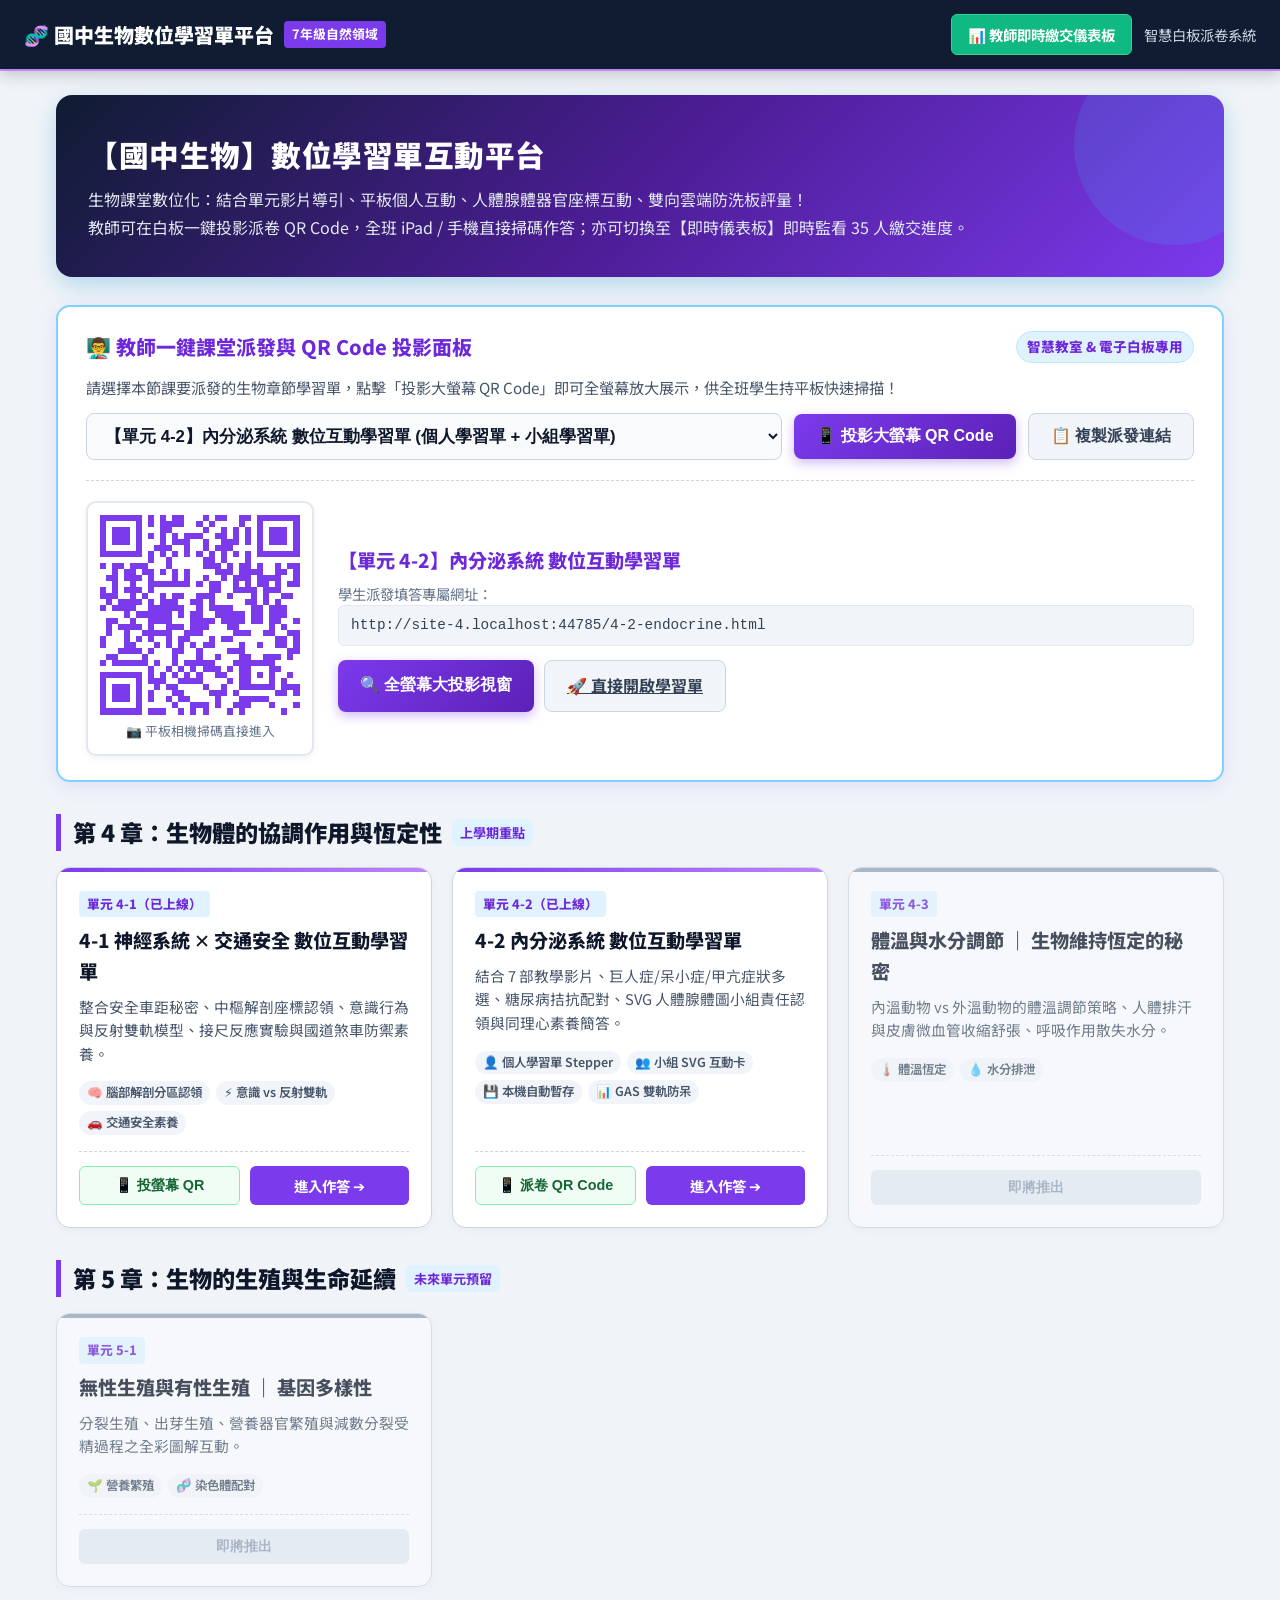
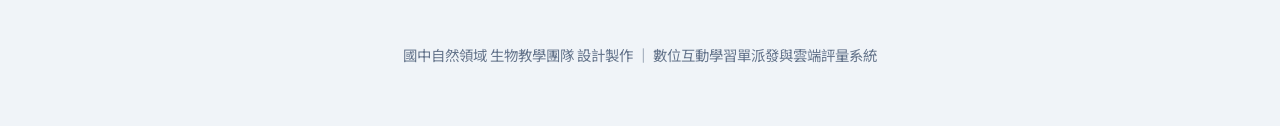
==== commit 3ba0d2c3: "fix: unlock student worksheets and fix whiteboard QR projection modal" ====
--- a/index.html
+++ b/index.html
@@ -1,4 +1,4 @@
-<!DOCTYPE html>
+﻿<!DOCTYPE html>
 <html lang="zh-TW">
 <head>
   <meta charset="UTF-8">
@@ -334,7 +334,7 @@
   </script>
 
 <!-- 🔒 教師安全防護 PIN 密碼解鎖 Modal -->
-<div id="pinLockModal" class="pin-modal-overlay">
+<div id="pinLockModal" class="pin-modal-overlay hidden">
   <div class="pin-modal-card">
     <div class="pin-icon">🔒</div>
     <h2>生物正課 數位學習單平台 安全鎖</h2>
@@ -375,10 +375,10 @@
       return;
     }
 
-    // 未驗證：強制鎖定畫面
-    modal.classList.remove('hidden');
-    document.body.style.overflow = 'hidden';
-    if (pinInput) setTimeout(() => pinInput.focus(), 200);
+      // 學生及公開訪問完全不彈窗，預設保持隱藏
+      modal.classList.add('hidden');
+      document.body.style.overflow = 'auto';
+      // if (pinInput) setTimeout(() => pinInput.focus(), 200);
 
     function verifyPin() {
       const entered = (pinInput ? pinInput.value.trim() : '');
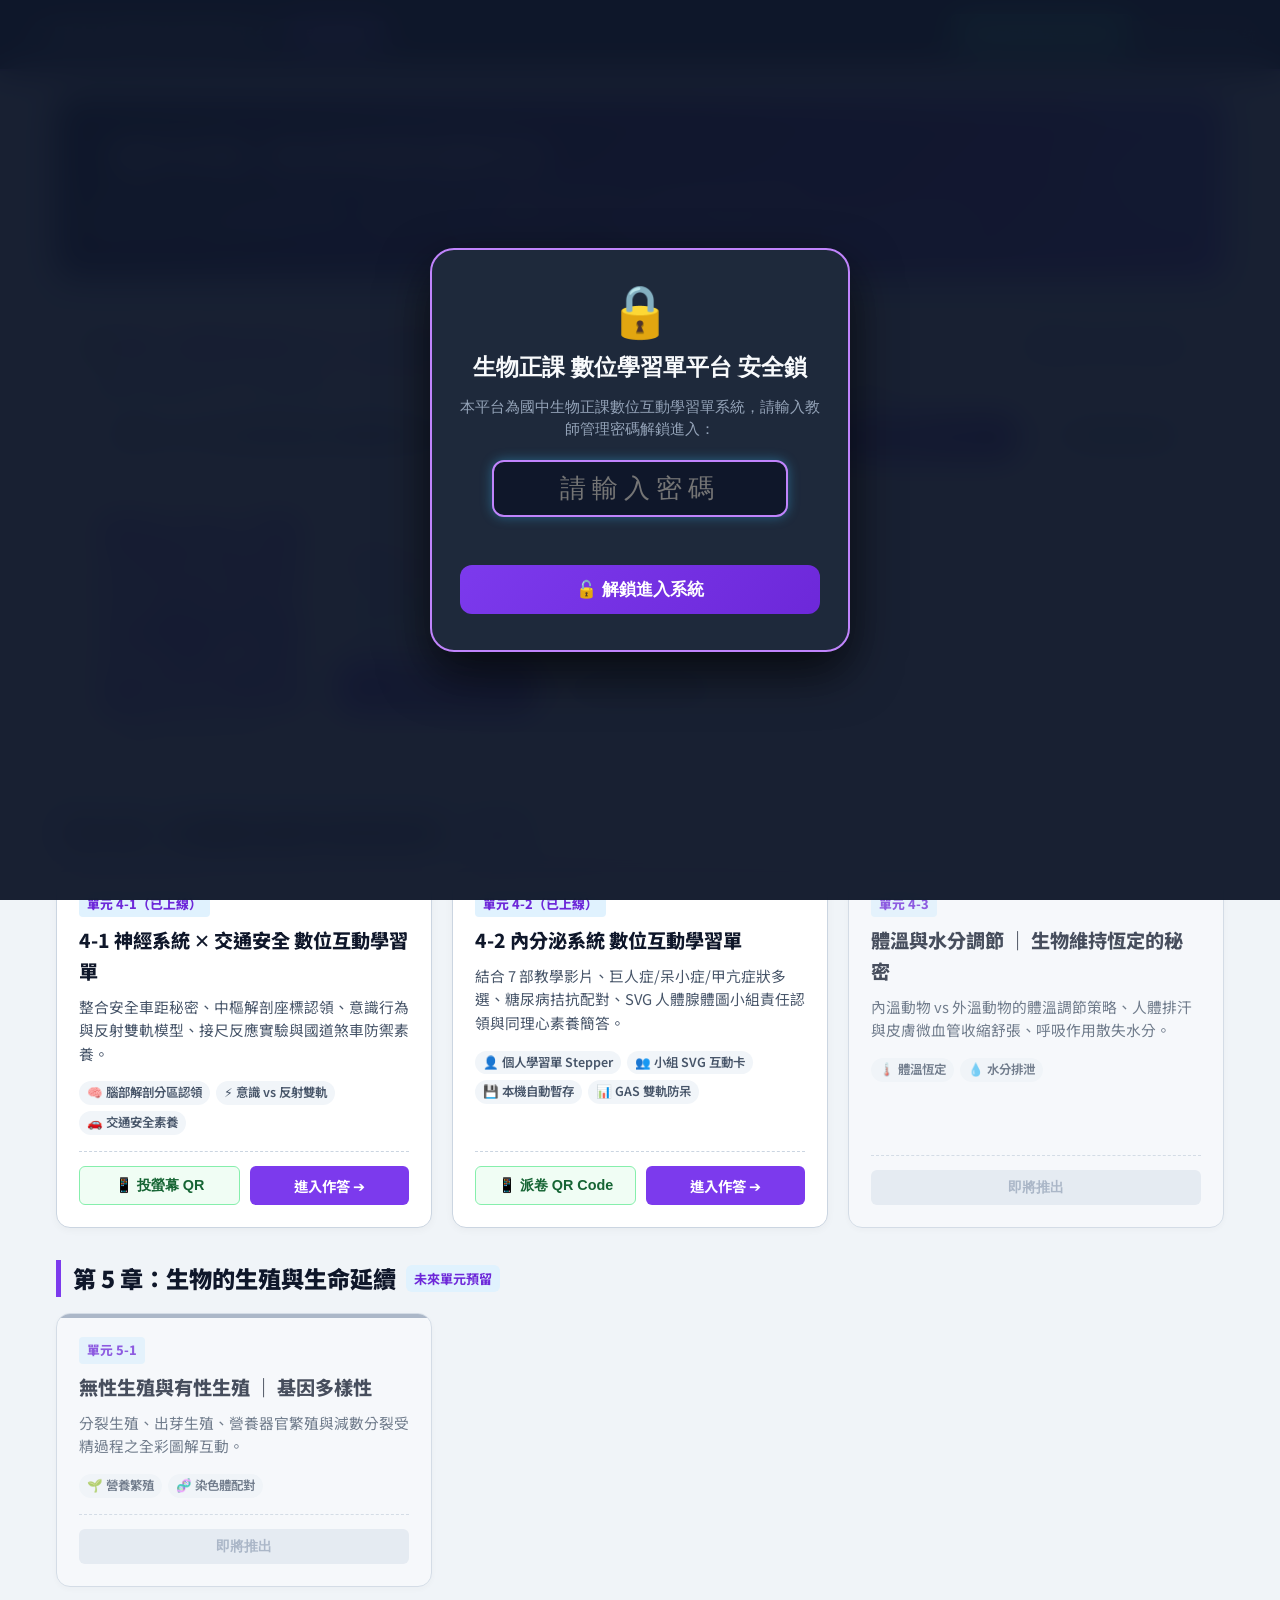
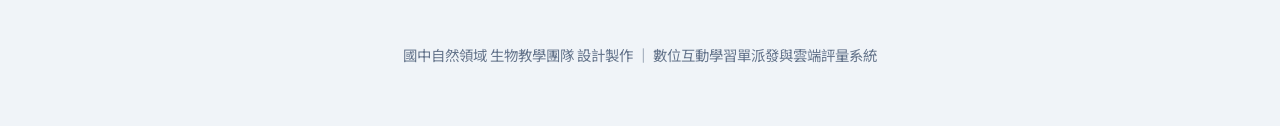
==== commit 4085f061: "chore: restore teacher PIN lock 8088 to Bio Hub index" ====
--- a/index.html
+++ b/index.html
@@ -334,7 +334,7 @@
   </script>
 
 <!-- 🔒 教師安全防護 PIN 密碼解鎖 Modal -->
-<div id="pinLockModal" class="pin-modal-overlay hidden">
+<div id="pinLockModal" class="pin-modal-overlay">
   <div class="pin-modal-card">
     <div class="pin-icon">🔒</div>
     <h2>生物正課 數位學習單平台 安全鎖</h2>
@@ -375,10 +375,10 @@
       return;
     }
 
-      // 學生及公開訪問完全不彈窗，預設保持隱藏
-      modal.classList.add('hidden');
-      document.body.style.overflow = 'auto';
-      // if (pinInput) setTimeout(() => pinInput.focus(), 200);
+      // 未驗證：強制鎖定大廳首頁
+      modal.classList.remove('hidden');
+      document.body.style.overflow = 'hidden';
+      if (pinInput) setTimeout(() => pinInput.focus(), 200);
 
     function verifyPin() {
       const entered = (pinInput ? pinInput.value.trim() : '');
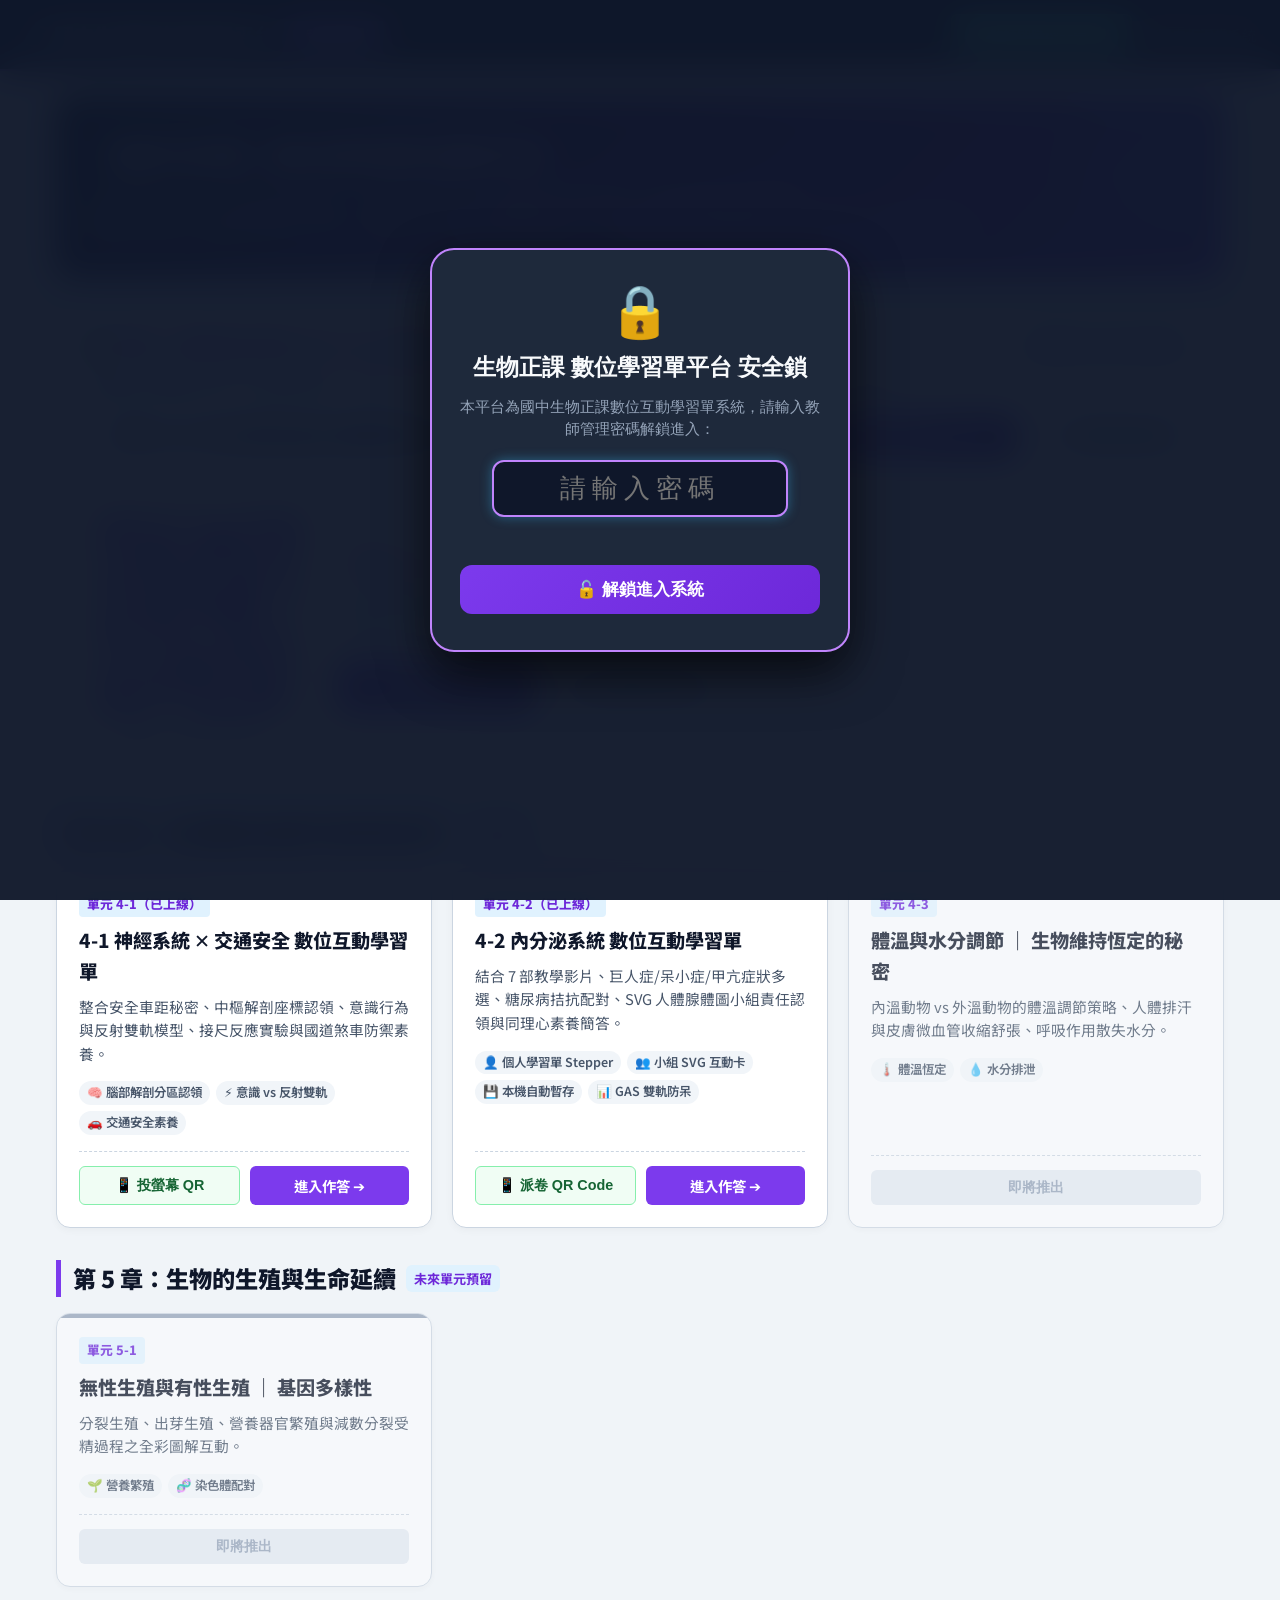
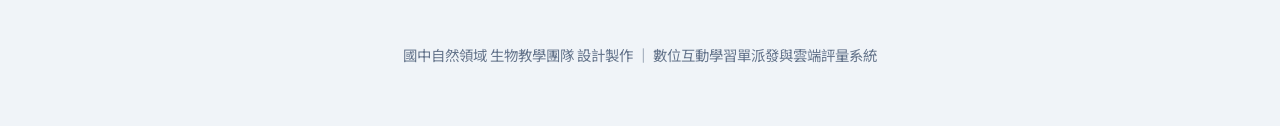
==== commit 55006213: "chore: bump cache-buster v2.2 to prevent old browser cache" ====
--- a/index.html
+++ b/index.html
@@ -273,7 +273,7 @@
   </div>
 
   <!-- 引入共用設定與工具函式 (附帶版本號強制作廢舊快取) -->
-  <script src="assets/js/common.js?v=2.1"></script>
+  <script src="assets/js/common.js?v=2.2"></script>
   <script>
     let currentDispatchTargetUrl = "";
     let currentDispatchTitle = "";
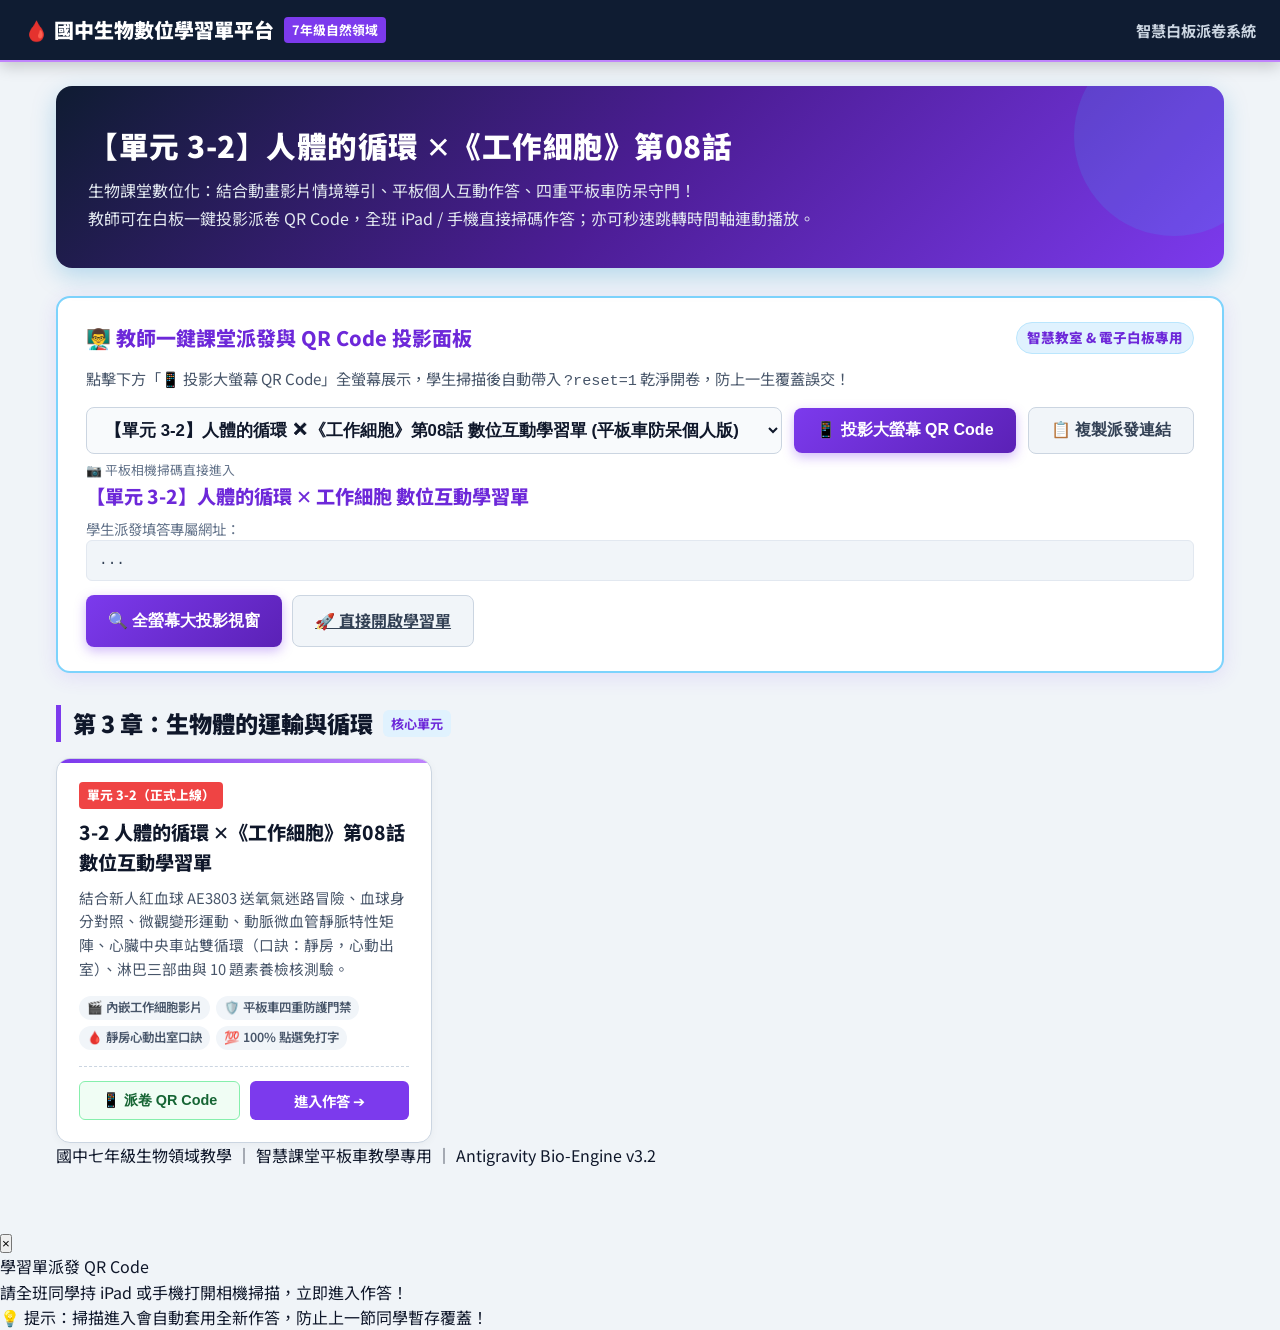
==== commit 05028ac0: "feat: 3-2 人體的循環 ✕ 工作細胞 數位互動學習單（含平板車防呆守門與靜房心動出室口訣）" ====
--- a/index.html
+++ b/index.html
@@ -1,120 +1,26 @@
-﻿<!DOCTYPE html>
+<!DOCTYPE html>
 <html lang="zh-TW">
 <head>
   <meta charset="UTF-8">
   <meta name="viewport" content="width=device-width, initial-scale=1.0">
-  <title>國中生物 數位互動學習單 派發與總覽大廳</title>
-  <link rel="stylesheet" href="assets/css/hub.css?v=2.1">
+  <title>國中生物 3-2 人體的循環 數位互動學習單 派發與總覽大廳</title>
+  <link rel="stylesheet" href="assets/css/hub.css?v=3.2">
   <link rel="preconnect" href="https://fonts.googleapis.com">
   <link rel="preconnect" href="https://fonts.gstatic.com" crossorigin>
   <link href="https://fonts.googleapis.com/css2?family=Noto+Sans+TC:wght@400;500;700;900&display=swap" rel="stylesheet">
   <!-- 離線純 JS QR Code 函式庫 -->
   <script src="assets/js/qrcode.min.js"></script>
-
-<style id="pinGatekeeperStyle">
-/* 🔒 教師安全防護 PIN 密碼鎖樣式 */
-.pin-modal-overlay {
-  position: fixed !important;
-  top: 0 !important; left: 0 !important; right: 0 !important; bottom: 0 !important;
-  background: rgba(15, 23, 42, 0.96) !important;
-  backdrop-filter: blur(16px) !important;
-  display: flex !important;
-  justify-content: center !important;
-  align-items: center !important;
-  z-index: 9999999 !important;
-}
-.pin-modal-overlay.hidden {
-  display: none !important;
-}
-.pin-modal-card {
-  background: #1e293b !important;
-  border: 2px solid #c084fc !important;
-  border-radius: 24px !important;
-  padding: 36px 28px !important;
-  text-align: center !important;
-  max-width: 420px !important;
-  width: 90% !important;
-  box-shadow: 0 20px 50px rgba(0, 0, 0, 0.7) !important;
-  animation: pinPopIn 0.3s cubic-bezier(0.16, 1, 0.3, 1) !important;
-  font-family: -apple-system, BlinkMacSystemFont, "Segoe UI", Roboto, "Microsoft JhengHei", sans-serif !important;
-}
-@keyframes pinPopIn {
-  from { opacity: 0; transform: scale(0.92); }
-  to { opacity: 1; transform: scale(1); }
-}
-.pin-icon {
-  font-size: 3.2rem !important;
-  margin-bottom: 12px !important;
-  line-height: 1 !important;
-}
-.pin-modal-card h2 {
-  font-size: 1.45rem !important;
-  color: #f8fafc !important;
-  margin: 0 0 10px 0 !important;
-  font-weight: 800 !important;
-}
-.pin-modal-card p {
-  color: #94a3b8 !important;
-  font-size: 0.92rem !important;
-  margin-bottom: 20px !important;
-  line-height: 1.5 !important;
-}
-.pin-modal-card input {
-  width: 82% !important;
-  padding: 12px !important;
-  font-size: 1.6rem !important;
-  text-align: center !important;
-  letter-spacing: 6px !important;
-  background: #0f172a !important;
-  border: 2px solid #334155 !important;
-  border-radius: 12px !important;
-  color: #c084fc !important;
-  margin-bottom: 12px !important;
-  outline: none !important;
-  box-sizing: border-box !important;
-}
-.pin-modal-card input:focus {
-  border-color: #c084fc !important;
-  box-shadow: 0 0 12px rgba(56, 189, 248, 0.4) !important;
-}
-.pin-error-text {
-  color: #f87171 !important;
-  font-size: 0.88rem !important;
-  font-weight: 700 !important;
-  min-height: 22px !important;
-  margin-bottom: 14px !important;
-}
-.btn-pin-submit {
-  width: 100% !important;
-  padding: 13px !important;
-  background: linear-gradient(135deg, #7c3aed, #6d28d9) !important;
-  color: white !important;
-  border: none !important;
-  border-radius: 12px !important;
-  font-weight: 800 !important;
-  font-size: 1.05rem !important;
-  cursor: pointer !important;
-  transition: opacity 0.2s, transform 0.1s !important;
-  box-sizing: border-box !important;
-}
-.btn-pin-submit:hover {
-  opacity: 0.95 !important;
-  transform: translateY(-1px) !important;
-}
-</style>
-
 </head>
 <body>
 
-  <!-- 頂部導覽列 (整合教師即時儀表板一鍵入口) -->
+  <!-- 頂部導覽列 -->
   <header class="navbar">
     <a href="index.html" class="navbar-brand">
-      <span>🧬 國中生物數位學習單平台</span>
+      <span>🩸 國中生物數位學習單平台</span>
       <span class="navbar-badge">7年級自然領域</span>
     </a>
     <div class="nav-actions">
-      <a href="dashboard.html" class="btn-nav" style="background: #10b981; border-color: #34d399; color: #ffffff;">📊 教師即時繳交儀表板</a>
-      <span style="font-size: 0.9rem; color: #cbd5e1;">智慧白板派卷系統</span>
+      <span style="font-size: 0.95rem; color: #cbd5e1; font-weight:700;">智慧白板派卷系統</span>
     </div>
   </header>
 
@@ -122,10 +28,10 @@
     
     <!-- Hero Banner -->
     <div class="hero-banner">
-      <h1>【國中生物】數位學習單互動平台</h1>
+      <h1>【單元 3-2】人體的循環 ✕《工作細胞》第08話</h1>
       <p>
-        生物課堂數位化：結合單元影片導引、平板個人互動、人體腺體器官座標互動、雙向雲端防洗板評量！<br>
-        教師可在白板一鍵投影派卷 QR Code，全班 iPad / 手機直接掃碼作答；亦可切換至【即時儀表板】即時監看 35 人繳交進度。
+        生物課堂數位化：結合動畫影片情境導引、平板個人互動作答、四重平板車防呆守門！<br>
+        教師可在白板一鍵投影派卷 QR Code，全班 iPad / 手機直接掃碼作答；亦可秒速跳轉時間軸連動播放。
       </p>
     </div>
 
@@ -138,15 +44,12 @@
         <span class="dispatch-badge">智慧教室 & 電子白板專用</span>
       </div>
       <p style="color: #475569; font-size: 0.95rem; margin-bottom: 0.8rem;">
-        請選擇本節課要派發的生物章節學習單，點擊「投影大螢幕 QR Code」即可全螢幕放大展示，供全班學生持平板快速掃描！
+        點擊下方「📱 投影大螢幕 QR Code」全螢幕展示，學生掃描後自動帶入 <code>?reset=1</code> 乾淨開卷，防上一生覆蓋誤交！
       </p>
 
       <div class="dispatch-controls">
         <select id="selectDispatchSheet" class="form-control" style="font-weight: 700; font-size: 1.05rem;">
-          <option value="4-2-endocrine.html" data-title="【單元 4-2】內分泌系統 數位互動學習單" selected>【單元 4-2】內分泌系統 數位互動學習單 (個人學習單 + 小組學習單)</option>
-          <option value="4-1-nervous.html" data-title="【單元 4-1】神經系統 ✕ 交通安全 數位互動學習單">【單元 4-1】神經系統 ✕ 交通安全 數位互動學習單 (個人學習單 + 小組學習單)</option>
-          <option value="4-3-homeostasis.html" data-title="【單元 4-3】恆定性與體溫 數位互動學習單" disabled>【單元 4-3】恆定性與體溫 數位互動學習單 (即將上線)</option>
-          <option value="5-1-reproduction.html" data-title="【單元 5-1】生物的生殖 數位互動學習單" disabled>【單元 5-1】生物的生殖 數位互動學習單 (即將上線)</option>
+          <option value="3-2-circulation.html" data-title="【單元 3-2】人體的循環 ✕ 工作細胞 數位互動學習單" selected>【單元 3-2】人體的循環 ✕《工作細胞》第08話 數位互動學習單 (平板車防呆個人版)</option>
         </select>
 
         <button type="button" class="btn-dispatch" onclick="handleGenerateDispatchQR()">
@@ -158,261 +61,72 @@
         </button>
       </div>
 
-      <!-- 頁面內建預覽區 -->
-      <div id="dispatchPreviewArea" class="dispatch-preview-area active">
-        <div class="qr-box-whiteboard">
+      <!-- 即時派發預覽區塊 -->
+      <div class="dispatch-preview-box">
+        <div class="dispatch-qr-wrap">
           <div id="dispatchQrcode"></div>
           <small style="color: var(--text-muted); font-size: 0.8rem; margin-top: 6px; display: block;">📷 平板相機掃碼直接進入</small>
         </div>
         <div class="dispatch-info">
-          <div id="dispatchInfoTitle" class="dispatch-info-title">【單元 4-2】內分泌系統 數位互動學習單</div>
+          <div id="dispatchInfoTitle" class="dispatch-info-title">【單元 3-2】人體的循環 ✕ 工作細胞 數位互動學習單</div>
           <p style="font-size: 0.9rem; color: var(--text-muted);">學生派發填答專屬網址：</p>
           <div id="dispatchInfoUrl" class="dispatch-info-url">...</div>
           <div style="display: flex; gap: 0.6rem; flex-wrap: wrap;">
             <button type="button" class="btn-dispatch" onclick="openDispatchModalDirect()">🔍 全螢幕大投影視窗</button>
-            <a id="dispatchDirectLink" href="4-2-endocrine.html" target="_blank" class="btn-dispatch btn-dispatch-secondary">🚀 直接開啟學習單</a>
+            <a id="dispatchDirectLink" href="3-2-circulation.html?reset=1" target="_blank" class="btn-dispatch btn-dispatch-secondary">🚀 直接開啟學習單</a>
           </div>
         </div>
       </div>
     </section>
 
     <!-- 章節分類清單 -->
-    <!-- 第 4 章：生物體的協調與恆定 -->
     <div class="chapter-heading">
-      <span>第 4 章：生物體的協調作用與恆定性</span>
-      <span class="chapter-tag">上學期重點</span>
+      <span>第 3 章：生物體的運輸與循環</span>
+      <span class="chapter-tag">核心單元</span>
     </div>
 
     <div class="sheet-grid">
-      <!-- 4-1 神經系統 (正式上線) -->
+      <!-- 3-2 人體的循環 (正式上線) -->
       <div class="sheet-card">
         <div>
-          <span class="sheet-badge">單元 4-1（已上線）</span>
-          <h3 class="sheet-card-title">4-1 神經系統 ✕ 交通安全 數位互動學習單</h3>
-          <p class="sheet-card-desc">整合安全車距秘密、中樞解剖座標認領、意識行為與反射雙軌模型、接尺反應實驗與國道煞車防禦素養。</p>
+          <span class="sheet-badge" style="background:#ef4444; color:#fff;">單元 3-2（正式上線）</span>
+          <h3 class="sheet-card-title">3-2 人體的循環 ✕《工作細胞》第08話 數位互動學習單</h3>
+          <p class="sheet-card-desc">結合新人紅血球 AE3803 送氧氣迷路冒險、血球身分對照、微觀變形運動、動脈微血管靜脈特性矩陣、心臟中央車站雙循環（口訣：靜房，心動出室）、淋巴三部曲與 10 題素養檢核測驗。</p>
           <div class="sheet-meta-tags">
-            <span class="meta-pill">🧠 腦部解剖分區認領</span>
-            <span class="meta-pill">⚡ 意識 vs 反射雙軌</span>
-            <span class="meta-pill">🚗 交通安全素養</span>
+            <span class="meta-pill">🎬 內嵌工作細胞影片</span>
+            <span class="meta-pill">🛡️ 平板車四重防護門禁</span>
+            <span class="meta-pill">🩸 靜房心動出室口訣</span>
+            <span class="meta-pill">💯 100% 點選免打字</span>
           </div>
         </div>
         <div class="sheet-card-footer">
-          <button type="button" class="btn-card-qr" onclick="showQrModal(getAbsoluteSheetUrl('4-1-nervous.html'), '【單元 4-1】神經系統 ✕ 交通安全 數位互動學習單')">
-            📱 投螢幕 QR
-          </button>
-          <a href="4-1-nervous.html" class="btn-card-action">進入作答 ➔</a>
-        </div>
-      </div>
-
-      <!-- 4-2 內分泌系統 (正式上線) -->
-      <div class="sheet-card">
-        <div>
-          <span class="sheet-badge">單元 4-2（已上線）</span>
-          <h3 class="sheet-card-title">4-2 內分泌系統 數位互動學習單</h3>
-          <p class="sheet-card-desc">結合 7 部教學影片、巨人症/呆小症/甲亢症狀多選、糖尿病拮抗配對、SVG 人體腺體圖小組責任認領與同理心素養簡答。</p>
-          <div class="sheet-meta-tags">
-            <span class="meta-pill">👤 個人學習單 Stepper</span>
-            <span class="meta-pill">👥 小組 SVG 互動卡</span>
-            <span class="meta-pill">💾 本機自動暫存</span>
-            <span class="meta-pill">📊 GAS 雙軌防呆</span>
-          </div>
-        </div>
-        <div class="sheet-card-footer">
-          <button type="button" class="btn-card-qr" onclick="showQrModal(getAbsoluteSheetUrl('4-2-endocrine.html'), '【單元 4-2】內分泌系統 數位互動學習單')">
+          <button type="button" class="btn-card-qr" onclick="showQrModal(getAbsoluteSheetUrl('3-2-circulation.html'), '【單元 3-2】人體的循環 ✕ 工作細胞 數位互動學習單')">
             📱 派卷 QR Code
           </button>
-          <a href="4-2-endocrine.html" class="btn-card-action">進入作答 ➔</a>
-        </div>
-      </div>
-
-      <!-- 4-3 恆定性與體溫 (預告卡) -->
-      <div class="sheet-card upcoming">
-        <div>
-          <span class="sheet-badge">單元 4-3</span>
-          <h3 class="sheet-card-title">體溫與水分調節 ｜ 生物維持恆定的秘密</h3>
-          <p class="sheet-card-desc">內溫動物 vs 外溫動物的體溫調節策略、人體排汗與皮膚微血管收縮舒張、呼吸作用散失水分。</p>
-          <div class="sheet-meta-tags">
-            <span class="meta-pill">🌡️ 體溫恆定</span>
-            <span class="meta-pill">💧 水分排泄</span>
-          </div>
-        </div>
-        <div class="sheet-card-footer">
-          <button type="button" class="btn-card-disabled">即將推出</button>
+          <a href="3-2-circulation.html?reset=1" class="btn-card-action">進入作答 ➔</a>
         </div>
       </div>
     </div>
 
-    <!-- 第 5 章：生物的生殖與遺傳 (預告擴充) -->
-    <div class="chapter-heading">
-      <span>第 5 章：生物的生殖與生命延續</span>
-      <span class="chapter-tag">未來單元預留</span>
-    </div>
-
-    <div class="sheet-grid">
-      <div class="sheet-card upcoming">
-        <div>
-          <span class="sheet-badge">單元 5-1</span>
-          <h3 class="sheet-card-title">無性生殖與有性生殖 ｜ 基因多樣性</h3>
-          <p class="sheet-card-desc">分裂生殖、出芽生殖、營養器官繁殖與減數分裂受精過程之全彩圖解互動。</p>
-          <div class="sheet-meta-tags">
-            <span class="meta-pill">🌱 營養繁殖</span>
-            <span class="meta-pill">🧬 染色體配對</span>
-          </div>
-        </div>
-        <div class="sheet-card-footer">
-          <button type="button" class="btn-card-disabled">即將推出</button>
-        </div>
-      </div>
-    </div>
-
-    <!-- 底部版權說明 -->
-    <div style="text-align: center; margin-top: 3.5rem; color: var(--text-muted); font-size: 0.9rem;">
-      <p>國中自然領域 生物教學團隊 設計製作 ｜ 數位互動學習單派發與雲端評量系統</p>
-    </div>
+    <!-- 頁尾 -->
+    <footer class="footer">
+      <p>國中七年級生物領域教學 ｜ 智慧課堂平板車教學專用 ｜ Antigravity Bio-Engine v3.2</p>
+    </footer>
 
   </div>
 
-  <!-- 引入共用設定與工具函式 (附帶版本號強制作廢舊快取) -->
-  <script src="assets/js/common.js?v=2.2"></script>
-  <script>
-    let currentDispatchTargetUrl = "";
-    let currentDispatchTitle = "";
+  <!-- QR Code 全螢幕放大投影彈窗 -->
+  <div id="qrModal" class="modal-overlay">
+    <div class="modal-content">
+      <button class="modal-close" onclick="closeQrModal()">&times;</button>
+      <div id="modalTitle" class="modal-title">學習單派發 QR Code</div>
+      <div id="modalSubtitle" class="modal-subtitle">請全班同學持 iPad 或手機打開相機掃描，立即進入作答！</div>
+      <div id="modalQrcode"></div>
+      <div id="modalUrl" class="modal-url"></div>
+      <div class="modal-tip">💡 提示：掃描進入會自動套用全新作答，防止上一節同學暫存覆蓋！</div>
+    </div>
+  </div>
 
-    function updateDispatchInfo() {
-      const select = document.getElementById('selectDispatchSheet');
-      const selectedOption = select.options[select.selectedIndex];
-      const sheetFile = selectedOption.value;
-      currentDispatchTitle = selectedOption.getAttribute('data-title');
-      currentDispatchTargetUrl = getAbsoluteSheetUrl(sheetFile);
-
-      document.getElementById('dispatchInfoTitle').textContent = currentDispatchTitle;
-      document.getElementById('dispatchInfoUrl').textContent = currentDispatchTargetUrl;
-      document.getElementById('dispatchDirectLink').href = sheetFile;
-
-      // 生成 inline 預覽 QR Code
-      const qrContainer = document.getElementById('dispatchQrcode');
-      qrContainer.innerHTML = '';
-      if (typeof QRCode !== 'undefined') {
-        new QRCode(qrContainer, {
-          text: currentDispatchTargetUrl,
-          width: 200,
-          height: 200,
-          colorDark: "#7c3aed",
-          colorLight: "#FFFFFF",
-          correctLevel: QRCode.CorrectLevel.M
-        });
-      } else {
-        const img = document.createElement('img');
-        img.src = 'https://api.qrserver.com/v1/create-qr-code/?size=200x200&color=0284c7&data=' + encodeURIComponent(currentDispatchTargetUrl);
-        img.alt = 'QR Code';
-        qrContainer.appendChild(img);
-      }
-    }
-
-    function handleGenerateDispatchQR() {
-      updateDispatchInfo();
-      openDispatchModalDirect();
-    }
-
-    function openDispatchModalDirect() {
-      updateDispatchInfo();
-      showQrModal(currentDispatchTargetUrl, currentDispatchTitle);
-    }
-
-    function handleCopyDispatchUrl(btn) {
-      updateDispatchInfo();
-      copyToClipboard(currentDispatchTargetUrl, btn);
-    }
-
-    document.addEventListener('DOMContentLoaded', () => {
-      document.getElementById('selectDispatchSheet').addEventListener('change', () => {
-        updateDispatchInfo();
-      });
-      // 預設準備好 4-2 學習單
-      updateDispatchInfo();
-    });
-  </script>
-
-<!-- 🔒 教師安全防護 PIN 密碼解鎖 Modal -->
-<div id="pinLockModal" class="pin-modal-overlay">
-  <div class="pin-modal-card">
-    <div class="pin-icon">🔒</div>
-    <h2>生物正課 數位學習單平台 安全鎖</h2>
-    <p>本平台為國中生物正課數位互動學習單系統，請輸入教師管理密碼解鎖進入：</p>
-    <input type="password" id="pinInput" placeholder="請輸入密碼" maxlength="10" autocomplete="off">
-    <div id="pinErrorMsg" class="pin-error-text"></div>
-    <button id="btnSubmitPin" class="btn-pin-submit">🔓 解鎖進入系統</button>
-  </div>
-</div>
-
-
-<script>
-// ==================== 🔒 教師安全驗證門禁系統 (預設8088，無洩漏) ====================
-(function initGlobalHallGatekeeper() {
-  const SESSION_AUTH_KEY = 'bio_teacher_auth_passed';
-  const PIN_KEY = 'teacher_global_pin';
-  const DEFAULT_PIN = '8088';
-
-  function isAuthed() {
-    return sessionStorage.getItem(SESSION_AUTH_KEY) === 'true';
-  }
-
-  function setAuthed() {
-    sessionStorage.setItem(SESSION_AUTH_KEY, 'true');
-  }
-
-  function setup() {
-    const modal = document.getElementById('pinLockModal');
-    const pinInput = document.getElementById('pinInput');
-    const btnSubmit = document.getElementById('btnSubmitPin');
-    const errMsg = document.getElementById('pinErrorMsg');
-
-    if (!modal) return;
-
-    if (isAuthed()) {
-      modal.classList.add('hidden');
-      document.body.style.overflow = 'auto';
-      return;
-    }
-
-      // 未驗證：強制鎖定大廳首頁
-      modal.classList.remove('hidden');
-      document.body.style.overflow = 'hidden';
-      if (pinInput) setTimeout(() => pinInput.focus(), 200);
-
-    function verifyPin() {
-      const entered = (pinInput ? pinInput.value.trim() : '');
-      const validPin = localStorage.getItem(PIN_KEY) || DEFAULT_PIN;
-      if (entered === validPin) {
-        setAuthed();
-        modal.classList.add('hidden');
-        document.body.style.overflow = 'auto';
-        if (pinInput) pinInput.value = '';
-        if (errMsg) errMsg.textContent = '';
-      } else {
-        if (errMsg) errMsg.textContent = '❌ 密碼不正確，請重新輸入！';
-        if (pinInput) {
-          pinInput.value = '';
-          pinInput.focus();
-        }
-      }
-    }
-
-    if (btnSubmit) btnSubmit.onclick = verifyPin;
-    if (pinInput) {
-      pinInput.onkeydown = (e) => {
-        if (e.key === 'Enter') verifyPin();
-      };
-    }
-  }
-
-  if (document.readyState === 'loading') {
-    document.addEventListener('DOMContentLoaded', setup);
-  } else {
-    setup();
-  }
-})();
-</script>
-
+  <script src="assets/js/common.js?v=3.2"></script>
 </body>
 </html>
